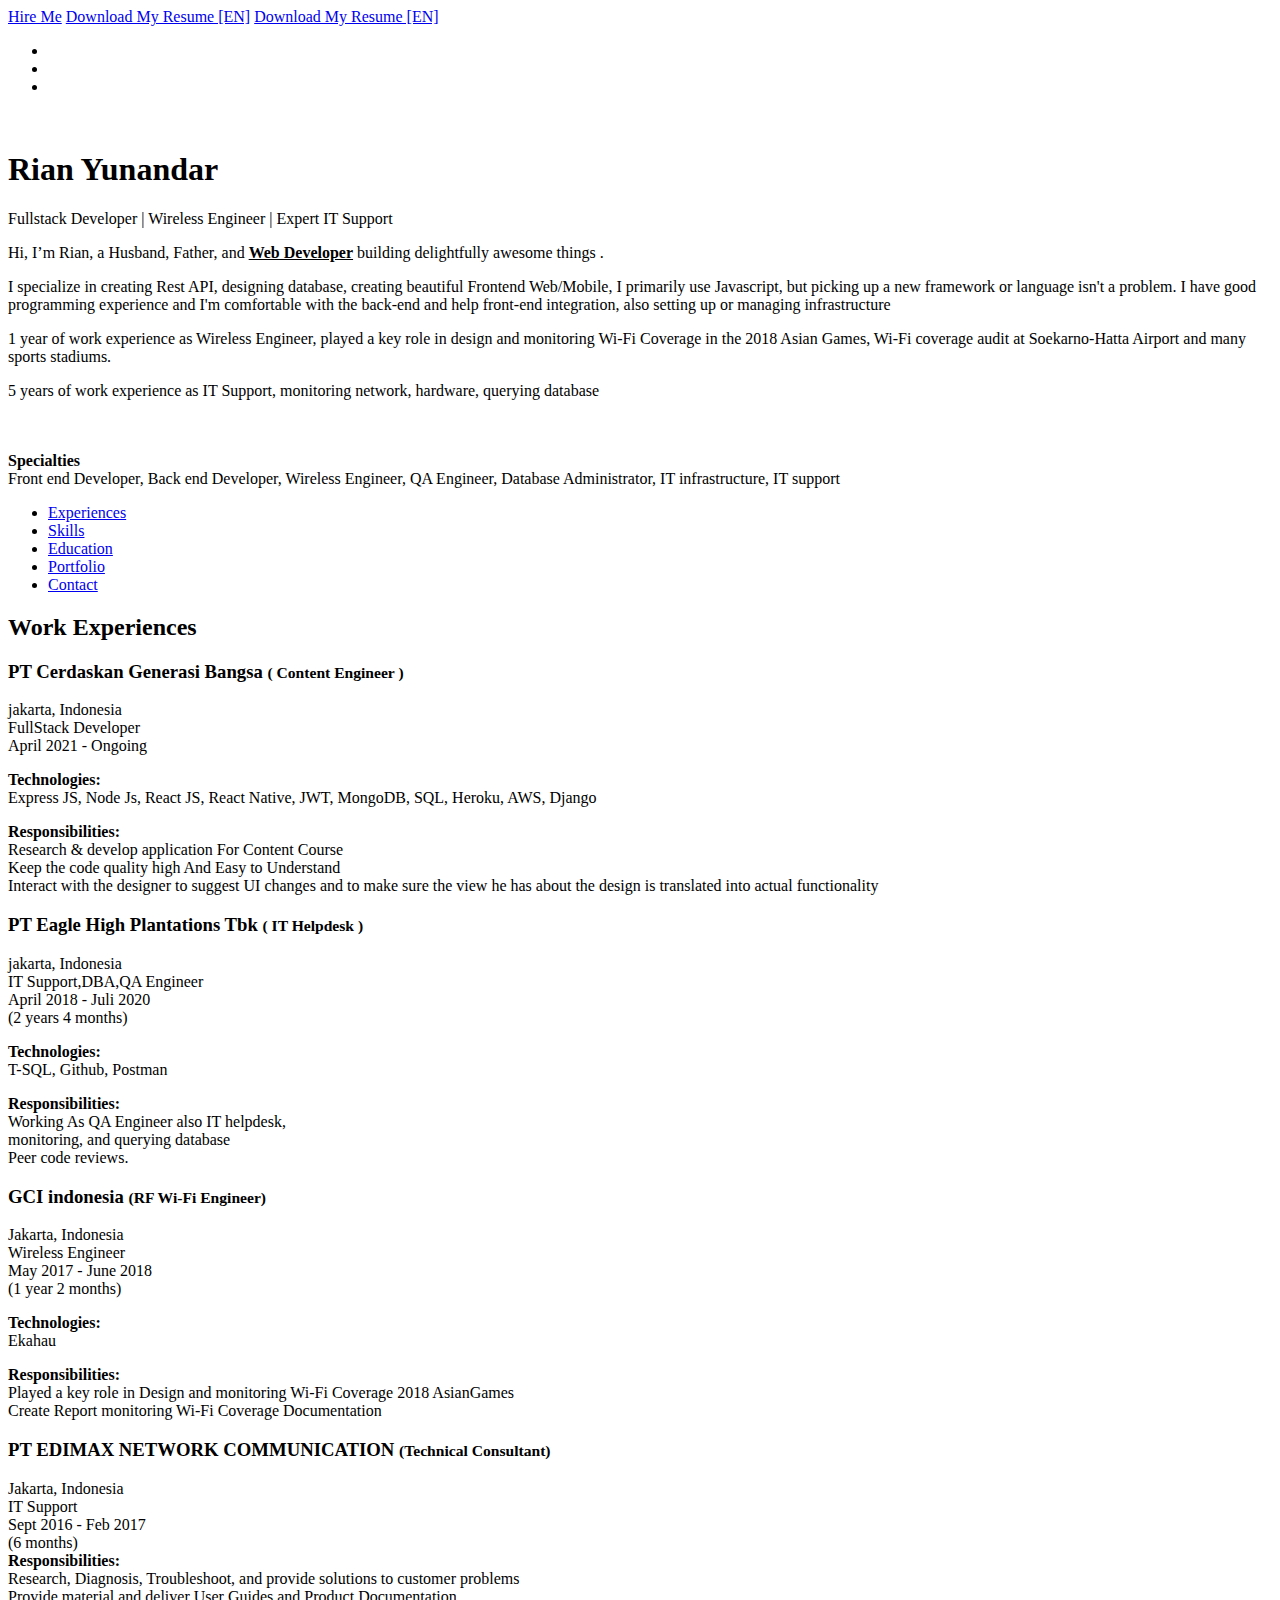
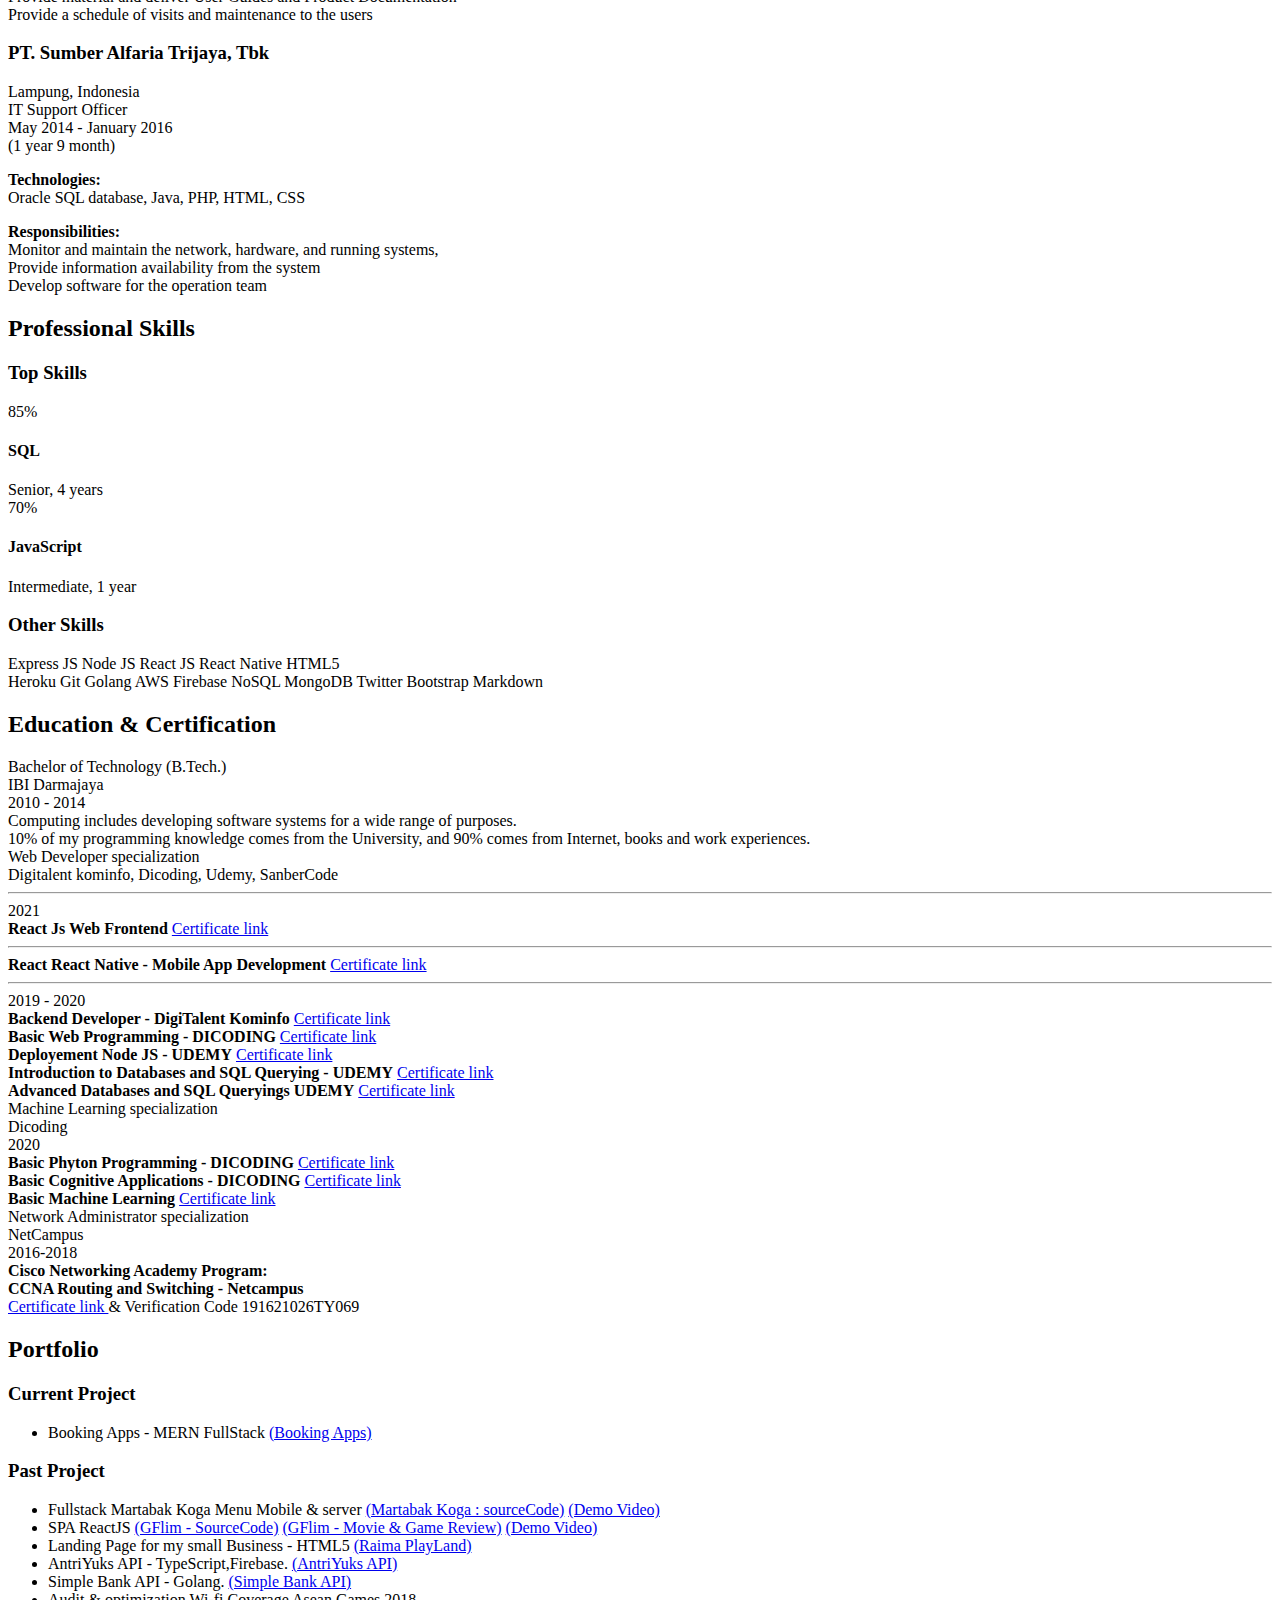
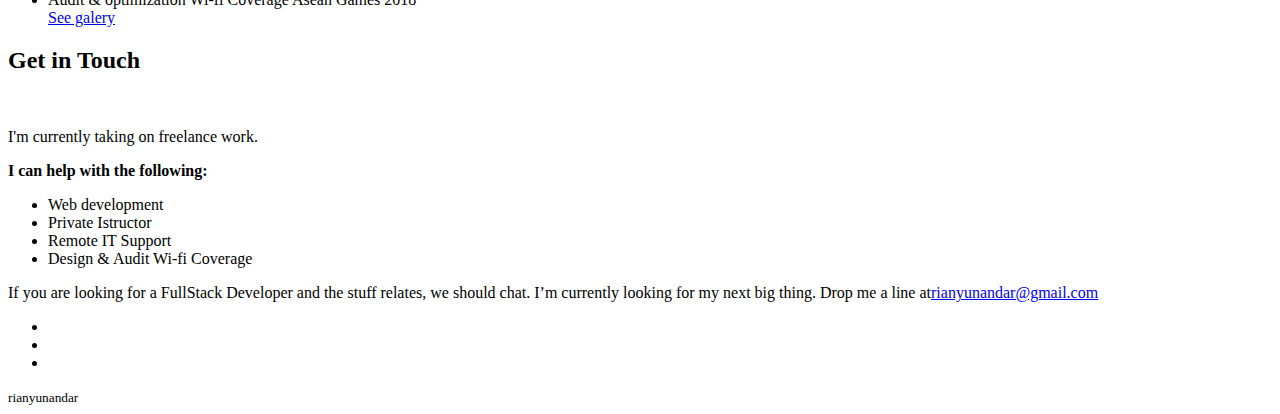
==== index.html @ 5e486548 "Update index.html" ====
<!DOCTYPE html>
<html lang="en">

<head>
    <!-- Meta -->
    <meta charset="utf-8">
    <meta http-equiv="X-UA-Compatible" content="IE=edge">
    <meta name="viewport" content="width=device-width, initial-scale=1.0">

    <title>Rian Yunandar | Web Developer | Wireless Engineer | Expert IT Support </title>
    <meta name="description"
        content="Rian Yunandar, JavaScript / Golang Backend Developer, Machine learning Engineer, Expert IT Support" />
    <meta name="keywords"
        content="Rian Yunandar, Software Engineer, Web Developer, Machine learning Engineer ,  JavaScript, Golang, indonesia" />
    <meta name="author" content="Rian Yunandar" />
    <meta name="topic" content="JavaScript /  Golang Backend Developer">
    <meta name="summary" content="JavaScript /  Golang Backend Developer">
    <meta name="abstract" content="JavaScript /  Golang Backend Developer">
    <meta name="subject" content=" Expert IT Support, JavaScript /  Golang Backend Developer">
    <meta name="language" content="English">
    <meta name="robots" content="index,follow" />
    <meta name="Classification" content="Business">
    <meta name="author" content="Rian Yunandar, rianyunandar@gmail.com">
    <meta name="designer" content="Rian Yunandar">
    <meta name="reply-to" content="rianyunandar@gmail.com">
    <meta name="owner" content="Rian Yunandar">
    <meta name="url" content="https://rianyunandar.github.io/Home/">
    <meta name="identifier-URL" content="https:/rianyunandar.github.io/Home/">
    <meta name="category" content="Portfolio">
    <meta name="coverage" content="Worldwide">
    <meta name="distribution" content="Global">
    <meta name="rating" content="General">
    <meta name="revisit-after" content="7 days">


    <!-- Open Graph data -->
    <meta property="og:title" content="Rian Yunandar Portfolio (Backend Developer | Expert IT Support)" />
    <meta property="og:image" content="images/PP.png" />
    <meta property="og:site_name" content="Rian Yunandar Portfolio" />
    <meta property="og:description" content="The portfolio of the Backend Developer | Expert IT Support." />
    <meta property="og:type" content="website" />
    <meta property="og:url" content="https://rianyunandar.github.io/Home/" />

    <!-- Twitter Card data -->
    <meta name="twitter:card" content="summary">
    <meta name="twitter:title" content="Rian Yunandar Portfolio (Backend Developer | Expert IT Support)">
    <meta name="twitter:description" content="The portfolio of the Backend Developer | Expert IT Support.">
    <meta name="twitter:image" content="images/PP.png" /> <!-- image must be at least 120x120px -->


    <!-- Schema.org markup for Google+ -->
    <meta itemprop="name" content="Rian Yunandar Portfolio (Backend Developer | Expert IT Support)" />
    <meta itemprop="description" content="The portfolio of the Backend Developer | Expert IT Support Rian Yunandar." />
    <meta itemprop="image" content="images/PP.png" />


    <link
        href='https://fonts.googleapis.com/css?family=Roboto:400,500,400italic,300italic,300,500italic,700,700italic,900,900italic'
        rel='stylesheet' type='text/css'>
    <!-- Global CSS -->
    <link rel="stylesheet" href="Public/css/bootstrap.min.css">
    <!-- Plugins CSS -->
    <link rel="stylesheet" href="Public/css/font-awesome.css">

    <!-- Theme CSS -->
    <link id="theme-style" rel="stylesheet" href="Public/css/styles.css">
    <!-- HTML5 shim and Respond.js for IE8 support of HTML5 elements and media queries -->
    <!--[if lt IE 9]>
    <script src="https://oss.maxcdn.com/html5shiv/3.7.2/html5shiv.min.js"></script>
    <script src="https://oss.maxcdn.com/respond/1.4.2/respond.min.js"></script>
    <![endif]-->


</head>

<body>

    <header class="header">
        <div class="top-bar container-fluid">
            <div class="actions">
                <a class="btn d-none d-md-inline-block" href="mailto:rianyunandar@gmail.com"><i
                        class="fa fa-paper-plane" aria-hidden="true"></i> Hire
                    Me</a>
                <a class="btn" href="https://github.com/rianyunandar/Home/blob/master/Public/images/RianYunandarResume%20(1).pdf"><i
                        class="fa fa-download" aria-hidden="true"></i> Download My Resume [EN]</a>
                  <a class="btn" href="https://github.com/rianyunandar/Home/blob/master/Public/images/RianYunandarResume%20(2).pdf"><i
                        class="fa fa-download" aria-hidden="true"></i> Download My Resume [EN]</a>
            </div>
            <!--//actions-->
            <ul class="social list-inline">
                <li class="list-inline-item"><a href="https://www.linkedin.com/in/rianyunandar/"><i
                            class="fa fa-linkedin" aria-hidden="true"></i></a>
                </li>
                <li class="list-inline-item"><a href="https://twitter.com/rianyunandar"><i class="fa fa-twitter"
                            aria-hidden="true"></i></a></li>
                <li class="list-inline-item"><a href="https://github.com/rianyunandar"><i class="fa fa-github-alt"
                            aria-hidden="true"></i></a></li>
            </ul>
            <!--//social-->
        </div>
        <!--//top-bar-->

        <div class="intro">
            <div class="container text-center">
                <img class="profile-image" src="Public/images/Profile.png" alt="">
                <h1 class="name">Rian Yunandar</h1>
                <div class="title">Fullstack Developer | Wireless Engineer | Expert IT Support</div>
                <div class="profile">
                    <p>
                        Hi, I’m Rian, a Husband, Father, and <strong><u>Web Developer</u></strong> building delightfully
                        awesome things .
                    </p>

                    <p>
                        I specialize in creating Rest API, designing database, creating beautiful Frontend Web/Mobile,
                        I primarily use Javascript, but picking up a new framework or language isn't a problem. I have
                        good programming experience and I'm comfortable with the back-end and help front-end
                        integration, also setting up or managing infrastructure

                    </p>
                    <p>
                        1 year of work experience as Wireless Engineer, played a key role in design and monitoring
                        Wi-Fi Coverage in the 2018 Asian Games, Wi-Fi coverage audit at Soekarno-Hatta Airport and many
                        sports stadiums.

                    </p>

                    <p>
                        5 years of work experience as IT Support, monitoring network, hardware, querying database
                    </p>

                    <br><br><b>Specialties</b><br> Front end Developer, Back end Developer, Wireless Engineer, QA
                    Engineer, Database
                    Administrator, IT infrastructure, IT support
                    </p>
                </div>
                <!--//profile-->
            </div>
            <!--//container-->
        </div>
        <!--//intro-->

        <div class="page-nav-space-holder d-none d-md-block">
            <div id="page-nav-wrapper" class="page-nav-wrapper text-center">
                <div class="container">
                    <ul id="page-nav" class="nav page-nav list-inline">
                        <li class="nav-item"><a class="scrollto nav-link" href="#experiences-section">Experiences</a>
                        </li>
                        <li class="nav-item"><a class="scrollto nav-link" href="#skills-section">Skills</a></li>
                        <li class="nav-item"><a class="scrollto nav-link" href="#education-section">Education</a></li>

                        <li class="nav-item"><a class="scrollto nav-link" href="#portfolio-section">Portfolio</a></li>
                        <li class="nav-item"><a class="scrollto nav-link" href="#contact-section">Contact</a></li>
                    </ul>
                    <!--//page-nav-->
                </div>
            </div>
            <!--//page-nav-wrapper-->
        </div>

    </header>
    <!--//header-->

    <div class="wrapper container">


        <section id="experiences-section" class="experiences-section section">
            <h2 class="section-title">Work Experiences</h2>
            <div class="timeline">
                <!--Kayak-->
                <div class="item">
                    <div class="work-place">
                        <h3 class="place">PT Cerdaskan Generasi Bangsa
                            <small>( Content Engineer )</small>
                        </h3>
                        <div class="location"><i class="fa fa-map-marker" aria-hidden="true"></i>jakarta, Indonesia
                        </div>
                    </div>
                    <div class="job-meta">
                        <div class="title">FullStack Developer</div>
                        <div class="time">April 2021 - Ongoing <br></div>
                    </div>
                    <!--//job-meta-->
                    <div class="job-desc">
                        <p><b>Technologies:</b><br />
                            Express JS, Node Js, React JS, React Native, JWT, MongoDB, SQL, Heroku, AWS, Django
                        </p>
                        <p>
                            <b>Responsibilities:</b><br />
                            Research & develop application For Content Course<br/>
                            Keep the code quality high And Easy to Understand<br />
                            Interact with the designer to suggest UI  changes and to make sure the view he has about the design is translated into actual functionality<br />

                        </p>
                    </div>
                    <!--//job-desc-->
                </div>
                <!--//Kayak-->
                <!--Kayak-->
                <div class="item">
                    <div class="work-place">
                        <h3 class="place">PT Eagle High Plantations Tbk
                            <small>( IT Helpdesk )</small>
                        </h3>
                        <div class="location"><i class="fa fa-map-marker" aria-hidden="true"></i>jakarta, Indonesia
                        </div>
                    </div>
                    <div class="job-meta">
                        <div class="title">IT Support,DBA,QA Engineer</div>
                        <div class="time">April 2018 - Juli 2020 <br>(2 years 4 months)</div>
                    </div>
                    <!--//job-meta-->
                    <div class="job-desc">
                        <p><b>Technologies:</b><br />
                            T-SQL, Github, Postman</p>
                        <p>
                            <b>Responsibilities:</b><br />
                            Working As QA Engineer also IT helpdesk,<br>
                            monitoring, and querying database <br>
                            Peer code reviews.<br>

                        </p>
                    </div>
                    <!--//job-desc-->
                </div>
                <!--//Kayak-->

                <!--Lola -->
                <div class="item">
                    <div class="work-place">
                        <h3 class="place">GCI indonesia
                            <small>(RF Wi-Fi Engineer)</small>
                        </h3>
                        <div class="location"><i class="fa fa-map-marker" aria-hidden="true"></i>Jakarta, Indonesia
                        </div>
                    </div>
                    <div class="job-meta">
                        <div class="title">Wireless Engineer</div>
                        <div class="time">May 2017 - June 2018 <br>(1 year 2 months)</div>
                    </div>
                    <!--//job-meta-->
                    <div class="job-desc">
                        <p><b>Technologies:</b><br />
                            Ekahau</p>

                        <p>
                            <b>Responsibilities:</b><br />
                            Played a key role in Design and monitoring Wi-Fi Coverage 2018 AsianGames<br>
                            Create Report monitoring Wi-Fi Coverage Documentation <br>
                        </p>
                    </div>
                    <!--//job-desc-->
                </div>
                <!--//lola-->

                <div class="item">
                    <div class="work-place">
                        <h3 class="place">PT EDIMAX NETWORK COMMUNICATION
                            <small>(Technical Consultant)</small>
                        </h3>
                        <div class="location"><i class="fa fa-map-marker" aria-hidden="true"></i>Jakarta, Indonesia
                        </div>
                    </div>
                    <div class="job-meta">
                        <div class="title">IT Support</div>
                        <div class="time">Sept 2016 - Feb 2017 <br>(6 months)</div>
                    </div>
                    <!--//job-meta-->
                    <div class="job-desc">

                        <b>Responsibilities:</b><br />
                        Research, Diagnosis, Troubleshoot, and provide solutions to customer problems<br>
                        Provide material and deliver User Guides and Product Documentation<br>
                        Provide a schedule of visits and maintenance to the users
                        </p>
                    </div>
                    <!--//job-desc-->
                </div>
                <!--//item-->

                <div class="item">
                    <div class="work-place">
                        <h3 class="place">PT. Sumber Alfaria Trijaya, Tbk</h3>
                        <div class="location"><i class="fa fa-map-marker" aria-hidden="true"></i>Lampung, Indonesia
                        </div>
                    </div>
                    <div class="job-meta">
                        <div class="title">IT Support Officer</div>
                        <div class="time">May 2014 - January 2016 <br> (1 year 9 month)</div>
                    </div>
                    <!--//job-meta-->
                    <div class="job-desc">
                        <p><b>Technologies:</b><br />
                            Oracle SQL database, Java, PHP, HTML, CSS</p>
                        <p>
                            <b>Responsibilities:</b><br />
                            Monitor and maintain the network, hardware, and running systems, <br>
                            Provide information availability from the system<br>
                            Develop software for the operation team
                        </p>
                    </div>
                    <!--//job-desc-->
                </div>
                <!--//item-->



            </div>
            <!--//timeline-->

        </section>
        <!--//section-->

        <section id="skills-section" class="skills-section section text-center">
            <h2 class="section-title">Professional Skills</h2>
            <div class="top-skills">
                <h3 class="subtitle">Top Skills</h3>
                <div class="row">
                    <div class="item col-12 col-md-6">
                        <div class="item-inner">
                            <div class="chart-easy-pie text-center">
                                <div class="chart-theme-1 chart" data-percent="85"><span>85</span>%</div>
                            </div>
                            <h4 class="skill-name">SQL</h4>
                            <div class="level">Senior, 4 years</div>
                            <div class="desc">

                            </div>
                        </div>
                        <!--//item-inner-->
                    </div>
                    <!--//item-->
                    <div class="item col-12 col-md-6">
                        <div class="item-inner">
                            <div class="chart-easy-pie text-center">
                                <div class="chart-theme-1 chart" data-percent="70"><span>70</span>%</div>
                            </div>
                            <h4 class="skill-name">JavaScript</h4>
                            <div class="level">Intermediate, 1 year</div>
                            <div class="desc">
                            </div>
                        </div>
                        <!--//item-inner-->
                    </div>
                    <!--//item-->

                    <!--//item-->
                </div>
                <!--//row-->
            </div>
            <!--//top-skills-->

            <div class="other-skills">
                <h3 class="subtitle">Other Skills</h3>
                <div class="misc-skills">
                    <span class="skill-tag">Express JS</span>
                    <span class="skill-tag">Node JS</span>
                    <span class="skill-tag">React JS</span>
                    <span class="skill-tag">React Native</span>
                    <span class="skill-tag">HTML5 </span>
                    <br>
                    <span class="skill-tag">Heroku</span>
                    <span class="skill-tag">Git</span>
                    <span class="skill-tag">Golang</span>
                    <span class="skill-tag">AWS</span>
                    <span class="skill-tag">Firebase</span>
                    <span class="skill-tag">NoSQL</span>
                    <span class="skill-tag">MongoDB</span>
                    <span class="skill-tag">Twitter Bootstrap</span>
                    <span class="skill-tag">Markdown</span>


                </div>
            </div>
            <!--//other-skills-->

        </section>
        <!--//skills-section-->

        <!--- Education Section --->

        <section id="education-section" class="education-section section">
            <h2 class="section-title">Education & Certification</h2>
            <div class="row">

                <!--item-->
                <div class="item col-12 col-md-6">

                    <div class="item-inner">
                        <div class="title">Bachelor of Technology (B.Tech.)</div>
                        <div class="sub-title">
                            IBI Darmajaya
                        </div>
                        <div class="time">2010 - 2014</div>
                        <div class="desc">
                            Computing includes developing software systems for a wide range of purposes.<br>

                            10% of my programming knowledge comes from the University, and 90% comes from Internet,
                            books
                            and work experiences.
                        </div>
                    </div>

                </div>
                <!--//item-->


                <!--item-->
                <div class="item col-12 col-md-6">

                    <div class="item-inner">
                        <div class="title">Web Developer specialization</div>
                        <div class="sub-title">
                            Digitalent kominfo, Dicoding, Udemy, SanberCode
                            <hr />

                        </div>
                        <!--//education-body-->
                        <div class="time">2021</div>
                        <div class="desc">
                            <b>React Js Web Frontend</b> <a target="_blank"
                                href="https://sanbercode.com/sertifikat/generate/6f13626a-006c-49ea-8d21-71e8c4cb8021">
                                Certificate link
                            </a>
                            <hr />
                            <b>React React Native - Mobile App Development</b> <a target="_blank"
                                href="https://sanbercode.com/sertifikat/generate/bb4faa17-0134-4dd6-a190-d8152dc7bc3d">
                                Certificate link
                            </a>
                            <hr />
                        </div>

                        <div class="time">2019 - 2020</div>
                        <div class="desc">

                            <b>Backend Developer - DigiTalent Kominfo</b> <a target="_blank"
                                href="https://github.com/rianyunandar/Home/blob/c5a68bf5649afff4b23a3160b9a2e31ef93a3ebf/Public/images/Back%20End-Rian-0568281101-1-a.pdf">
                                Certificate link
                            </a>
                            <br />
                            <b>Basic Web Programming - DICODING </b> <a target="_blank"
                                href="https://www.dicoding.com/certificates/N72ZD4MG6XYW">
                                Certificate link
                            </a>
                            <br />
                            <b>Deployement Node JS - UDEMY</b> <a target="_blank"
                                href="https://www.udemy.com/certificate/UC-94730253-852d-488e-b92c-e33cf3a27242/">
                                Certificate link
                            </a>
                            <br />
                            <b>Introduction to Databases and SQL Querying - UDEMY</b> <a target="_blank"
                                href="https://www.udemy.com/certificate/UC-6fb91385-b2f9-4898-b37b-eb5d3aee7b6d/">
                                Certificate link
                            </a>
                            <br />
                            <b>Advanced Databases and SQL Queryings UDEMY</b> <a target="_blank"
                                href="https://www.udemy.com/certificate/UC-0a148d91-9fc7-49fe-91ed-6c53e532098a/">
                                Certificate link
                            </a>
                            <br />


                        </div>
                    </div>

                    <div class="item-inner">
                        <div class="title">Machine Learning specialization</div>
                        <div class="sub-title">
                            Dicoding
                        </div>
                        <!--//education-body-->
                        <div class="time">2020</div>
                        <div class="desc">
                            <b>Basic Phyton Programming - DICODING </b> <a target="_blank"
                                href="https://www.dicoding.com/certificates/JMZVM2NENZN9">
                                Certificate link
                            </a>
                            <br />
                            <b>Basic Cognitive Applications - DICODING</b> <a target="_blank"
                                href="https://www.dicoding.com/certificates/MEPJ5K34JP3V">
                                Certificate link
                            </a>
                            <br />
                            <b>Basic Machine Learning</b> <a target="_blank"
                                href="https://www.dicoding.com/certificates/QLZ98R5L9X5D">
                                Certificate link
                            </a>
                        </div>
                    </div>
                    <div class="item-inner">
                        <div class="title">Network Administrator specialization</div>
                        <div class="sub-title">
                            NetCampus
                        </div>
                        <!--//education-body-->
                        <div class="time">2016-2018</div>
                        <div class="desc">
                            <b>Cisco Networking Academy Program:
                                <br>CCNA Routing and Switching - Netcampus </b> <br><a target="_blank"
                                href="https://www.netcampus.co.id/verifikasi/">
                                Certificate link
                            </a> & Verification Code 191621026TY069

                        </div>
                    </div>
                </div>
                <!--//item-->

            </div>
            <!--//row-->
        </section>
        <!--//section-->
        <!---End Education Section --->




        <!-- Portfolio Section start here -->

        <section id="portfolio-section" class="book-section section">
            <h2 class="section-title">Portfolio</h2>
            <div class="row">

                <!--item-->
                <div class="item col-12 col-md-6">
                    <div class="item-inner">

                        <h3 class="category">Current Project</h3>
                        <ul>
                            <li>
                                Booking Apps - MERN FullStack
                                <a href="https://niomic-bookingapps.netlify.app/" target="_blank">(Booking Apps)</a>
                            </li>
                        </ul>
                    </div>
                    <!--//item-inner-->
                </div>
                <!--//item-->


                <!--item-->
                <div class="item col-12 col-md-6">
                    <div class="item-inner">

                        <h3 class="category">Past Project</h3>
                        <ul>
                            <li>
                                Fullstack Martabak Koga Menu Mobile & server
                                <a href="https://github.com/rianyunandar/KogaApps/tree/mobileApps"
                                    target="_blank">(Martabak Koga : sourceCode)</a>
                                <a href="https://youtu.be/rYvp7p5IG1E" target="_blank">(Demo Video)</a>
                            </li>
                            <li>
                                SPA ReactJS
                                <a href="https://github.com/rianyunandar/GFILM-ReactJS" target="_blank">(GFlim -
                                    SourceCode)</a>
                                <a href="https://gfilm.netlify.app/" target="_blank">(GFlim - Movie & Game Review)</a>
                                <a href="https://youtu.be/HfavCZBx2J8" target="_blank">(Demo Video)</a>
                            </li>
                            <li>
                                Landing Page for my small Business - HTML5
                                <a href="https://rianyunandar.github.io/RaimaPlayLand/" target="_blank">(Raima
                                    PlayLand)</a>

                            </li>
                            <li>
                                AntriYuks API - TypeScript,Firebase.
                                <a href="https://github.com/rianyunandar/Antri-Yuks-API" target="_blank">(AntriYuks
                                    API)</a>
                            </li>
                            <li>
                                Simple Bank API - Golang.
                                <a href="https://github.com/rianyunandar/SimpleBankGoV2" target="_blank">(Simple Bank
                                    API)</a>
                            </li>
                            <li>
                                Audit & optimization Wi-fi Coverage Asean Games 2018
                                <a href="asiangames.html" target="_blank"> <br> See galery</a>
                            </li>

                    </div>
                    <!--//item-inner-->
                </div>
                <!--//item-->

            </div>
            <!--//row-->
        </section>
        <!--//section-->

        <!-- //Portfolio section here -->


        <!-- Contact us -->
        <section id="contact-section" class="contact-section section">
            <h2 class="section-title">Get in Touch</h2>
            <div class="intro">
                <img class="profile-image" src="Public/images/Profile.png" alt="">
                <div class="dialog">
                    <p>I'm currently taking on freelance work.</p>
                    <p><strong>I can help with the following:</strong></p>
                    <ul class="list-unstyled service-list">
                        <li><i class="fa fa-check" aria-hidden="true"></i> Web development 
                        </li>
                        <li><i class="fa fa-check" aria-hidden="true"></i> Private Istructor 
                        </li>
                        <li><i class="fa fa-check" aria-hidden="true"></i> Remote IT Support </li>
                        <li><i class="fa fa-check" aria-hidden="true"></i> Design & Audit Wi-fi Coverage </li>
                    </ul>
                    <p>If you are looking for a FullStack Developer and the stuff relates, we should chat. I’m currently
                        looking for my next big thing.
                        Drop me a line at<a href="mailto:rianyunandar@gmail.com">rianyunandar@gmail.com</a>
                        <ul class="social list-inline">
                            <li class="list-inline-item"><a href="https://www.linkedin.com/in/rianyunandar/"><i
                                        class="fa fa-linkedin" aria-hidden="true"></i></a>
                            </li>
                            <li class="list-inline-item"><a href="https://twitter.com/rianyunandar"><i
                                        class="fa fa-twitter" aria-hidden="true"></i></a>
                            </li>

                            <li class="list-inline-item"><a href="https://github.com/rianyunandar"><i
                                        class="fa fa-github-alt" aria-hidden="true"></i></a>
                            </li>
                        </ul>
                        <!--//social-->
                </div>
                <!--//diaplog-->
            </div>
            <!--//intro-->

        </section>
        <!--//section-->

    </div>
    <!--//wrapper-->

    <footer class="footer text-center">
        <div class="container">
            <small class="copyright">rianyunandar</small>
        </div>
        <!--//container-->
    </footer>

    <!-- Javascript -->
    <script type="text/javascript" src="Public/js/jquery-3.2.1.min.js"></script>
    <script type="text/javascript" src="Public/js/popper.min.js"></script>
    <script type="text/javascript" src="Public/js/bootstrap.min.js"></script>
    <script type="text/javascript" src="Public/js/back-to-top.js"></script>
    <script type="text/javascript" src="Public/js/jquery.scrollTo.min.js"></script>
    <script type="text/javascript" src="Public/js/jquery.easypiechart.min.js"></script>
    <script type="text/javascript" src="Public/js/imagesloaded.pkgd.min.js"></script>
    <script type="text/javascript" src="Public/js/isotope.pkgd.min.js"></script>
    <!-- Place this tag in your head or just before your close body tag. -->
    <script async defer src="https://buttons.github.io/buttons.js"></script>

    <!-- custom js -->
    <script type="text/javascript" src="Public/js/main.js"></script>


</body>

</html>
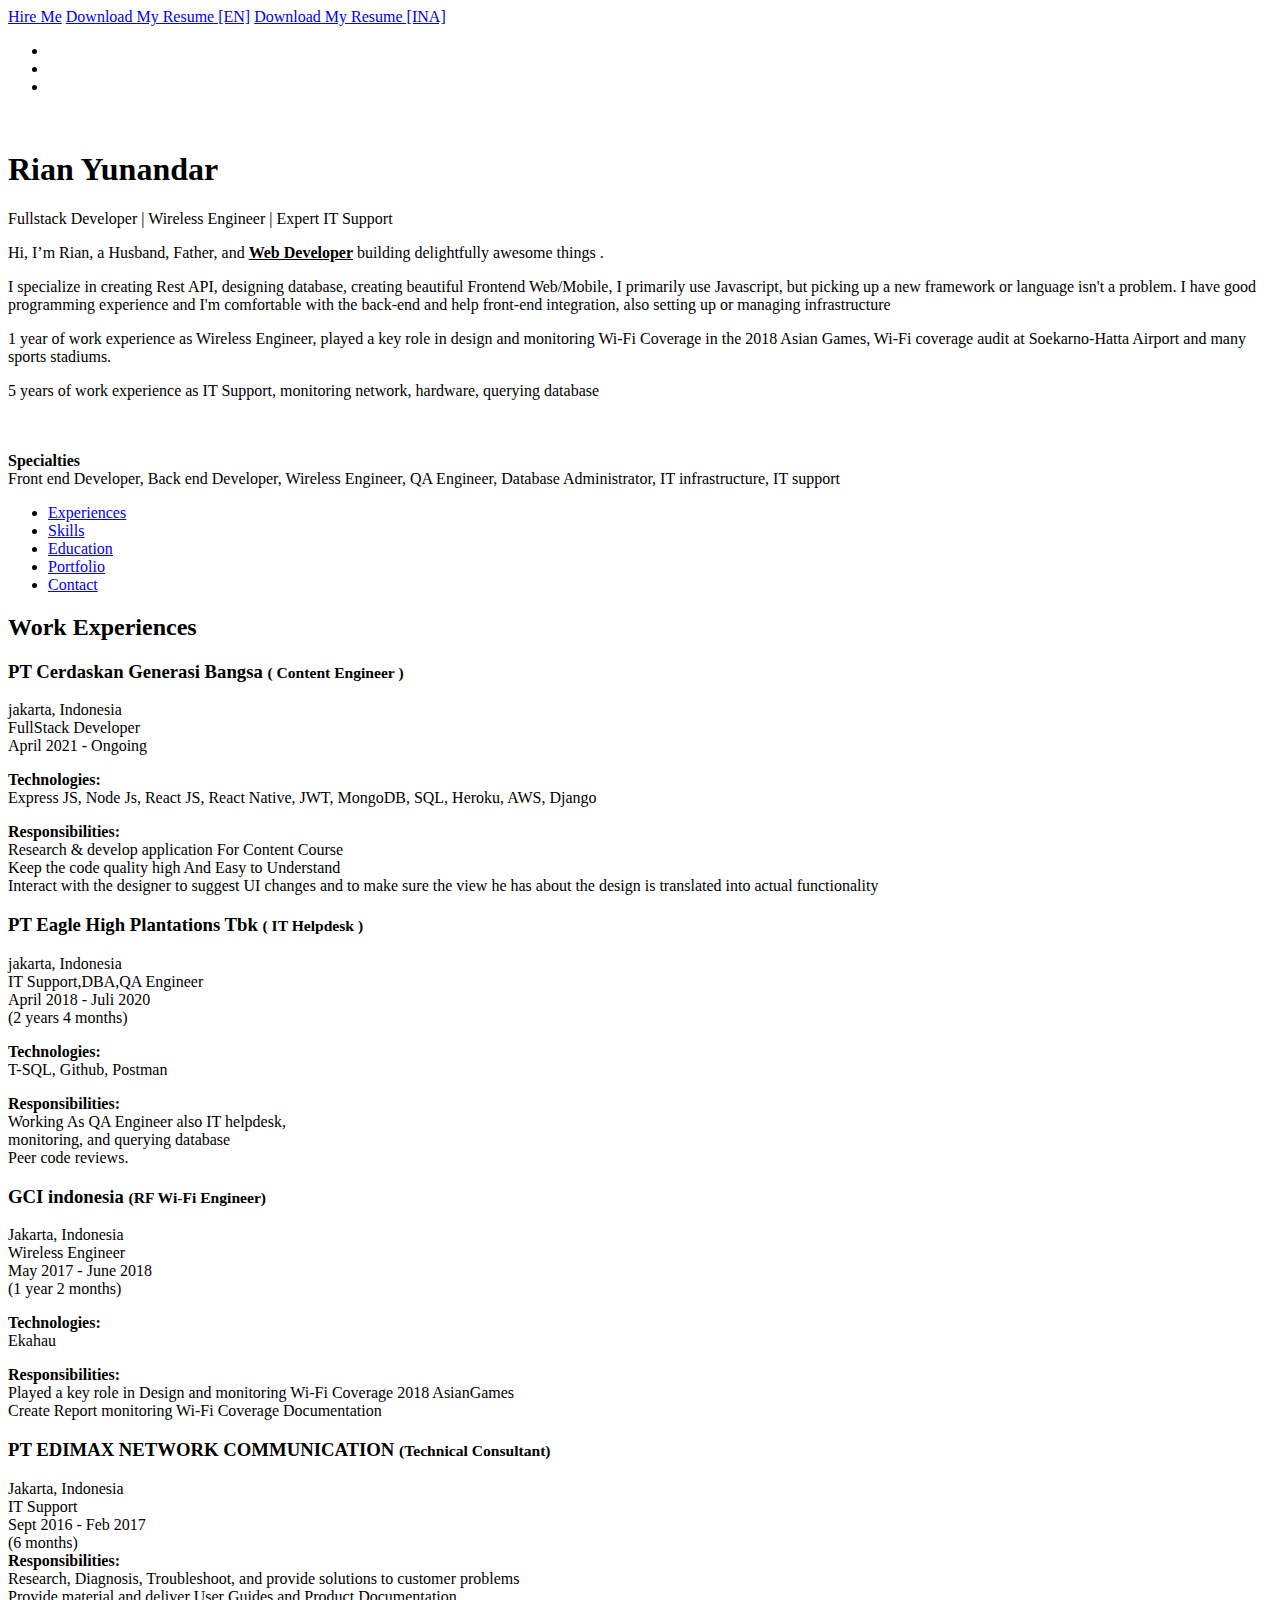
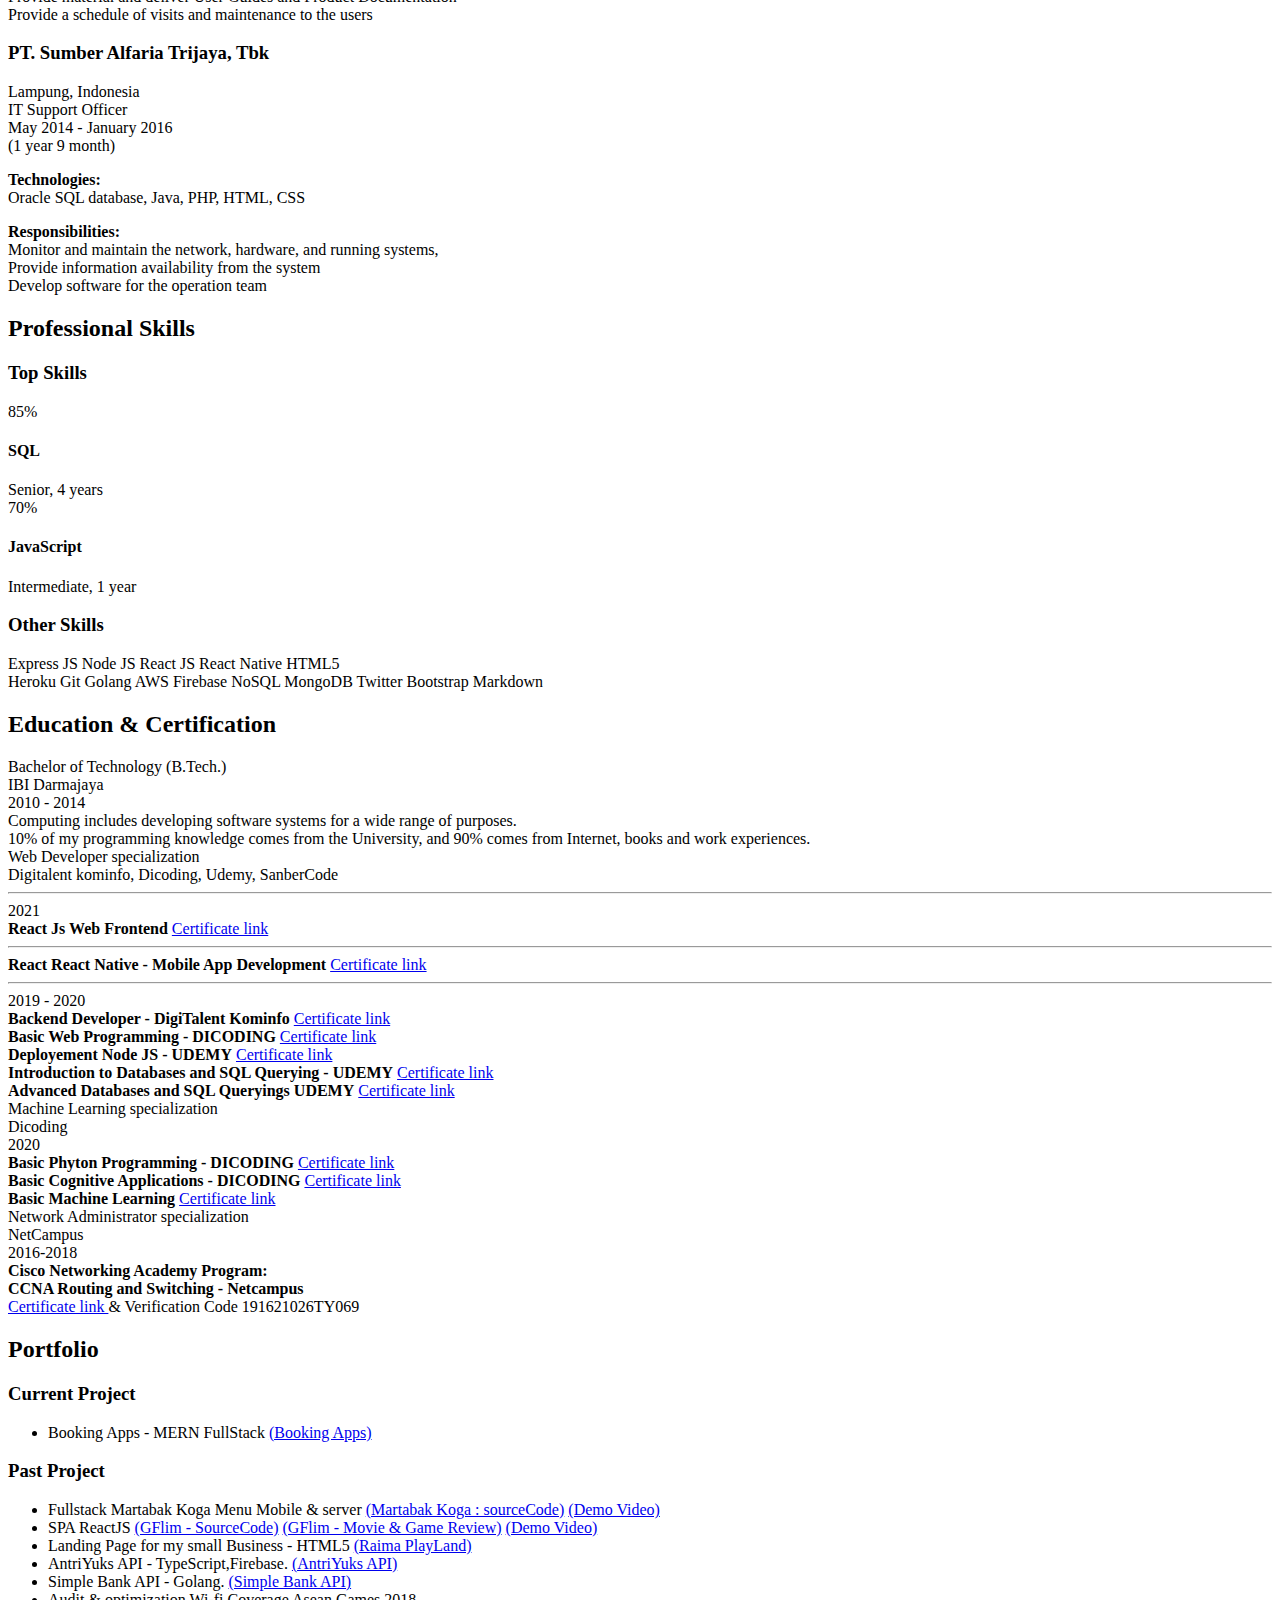
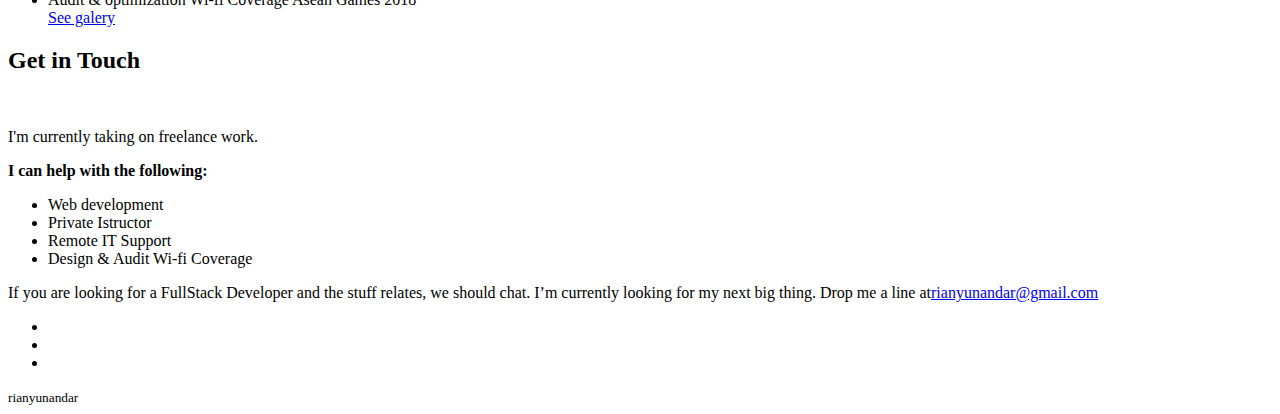
==== commit 45521867: "update" ====
--- a/index.html
+++ b/index.html
@@ -84,7 +84,7 @@
                 <a class="btn" href="https://github.com/rianyunandar/Home/blob/master/Public/images/RianYunandarResume%20(1).pdf"><i
                         class="fa fa-download" aria-hidden="true"></i> Download My Resume [EN]</a>
                   <a class="btn" href="https://github.com/rianyunandar/Home/blob/master/Public/images/RianYunandarResume%20(2).pdf"><i
-                        class="fa fa-download" aria-hidden="true"></i> Download My Resume [EN]</a>
+                        class="fa fa-download" aria-hidden="true"></i> Download My Resume [INA]</a>
             </div>
             <!--//actions-->
             <ul class="social list-inline">
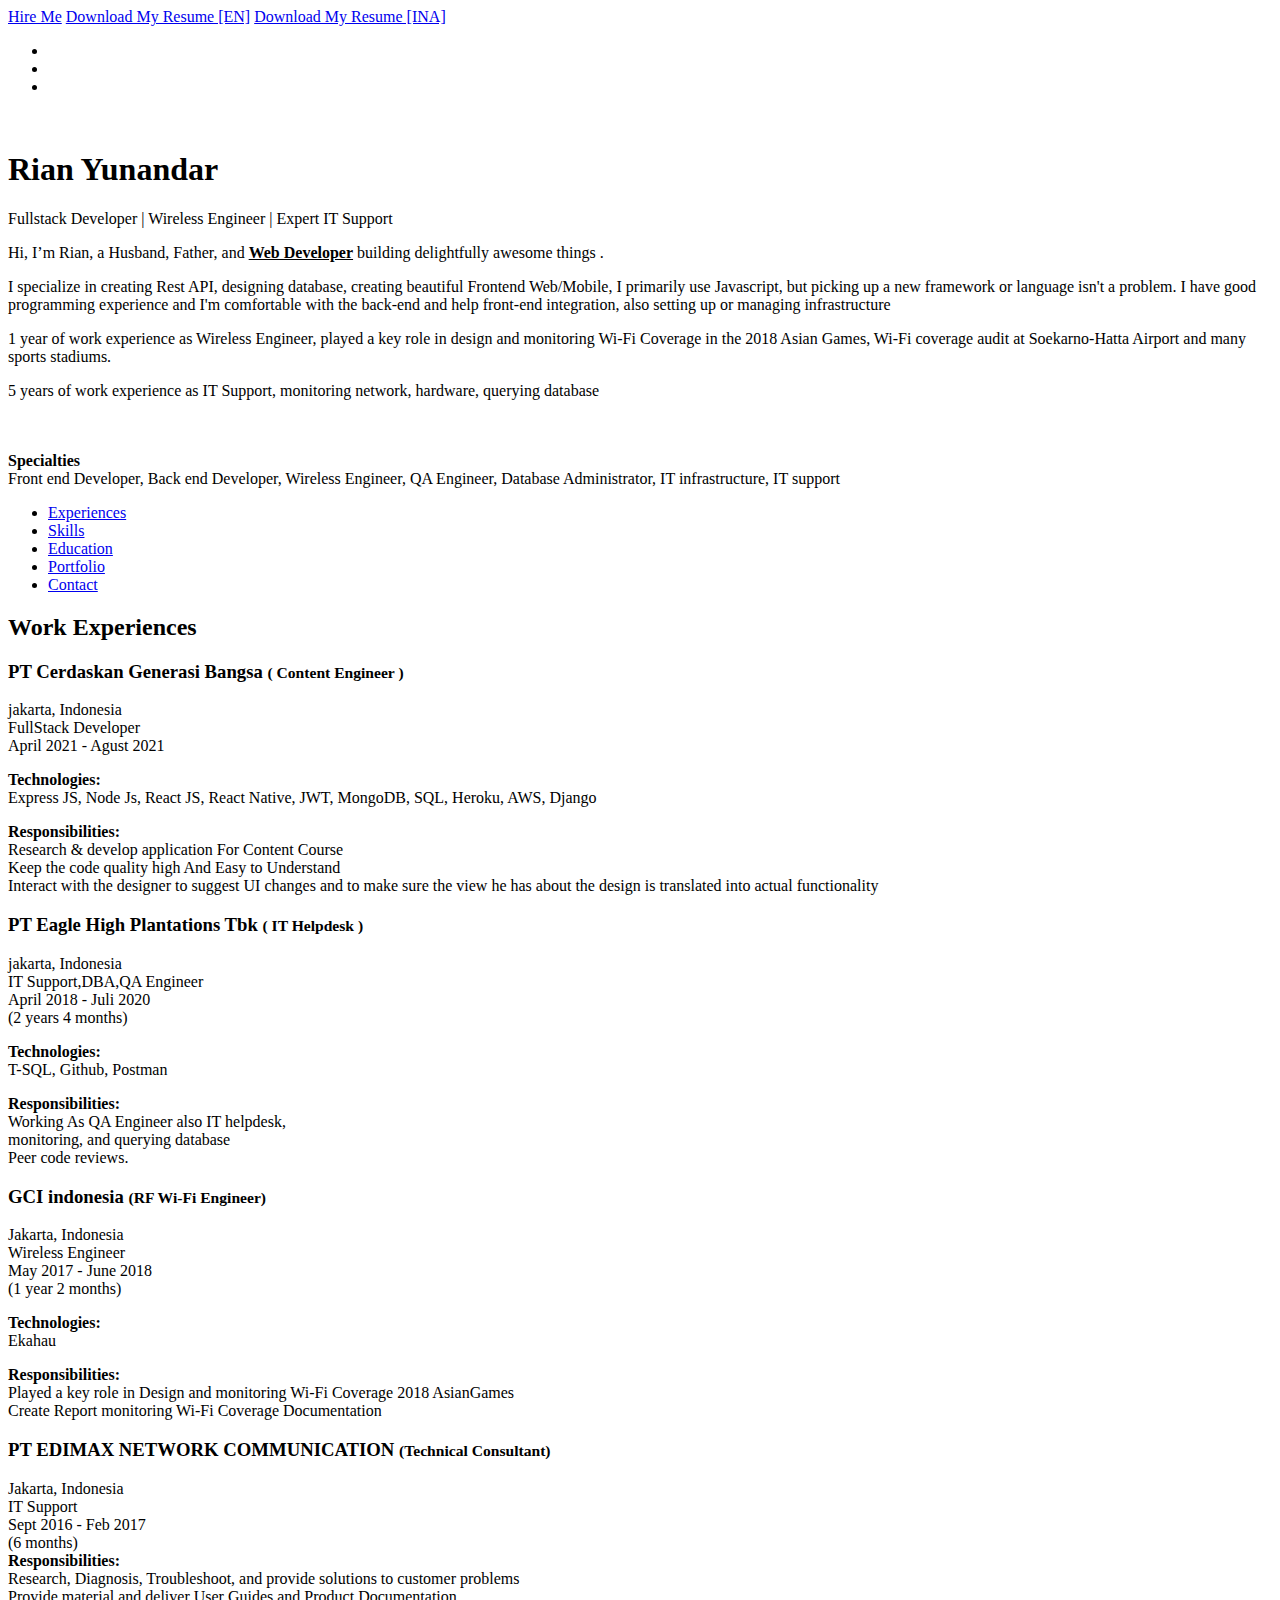
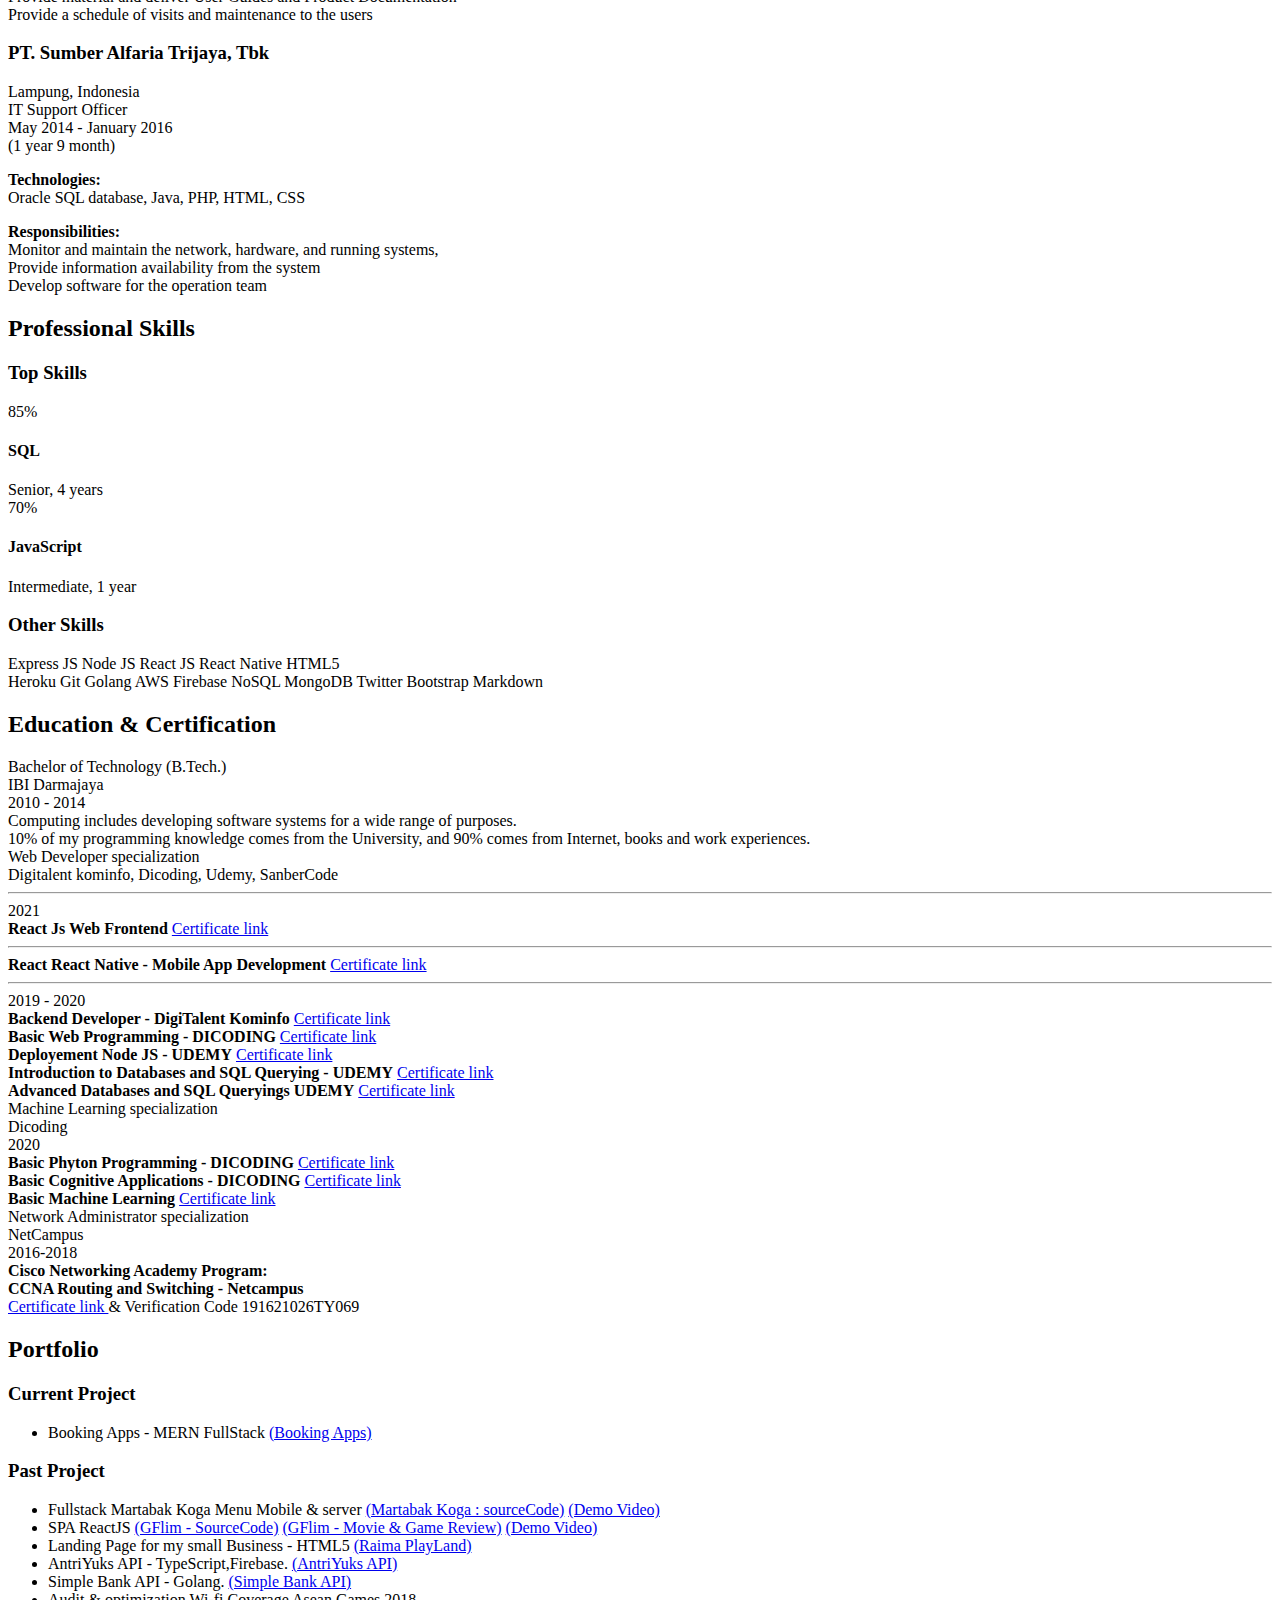
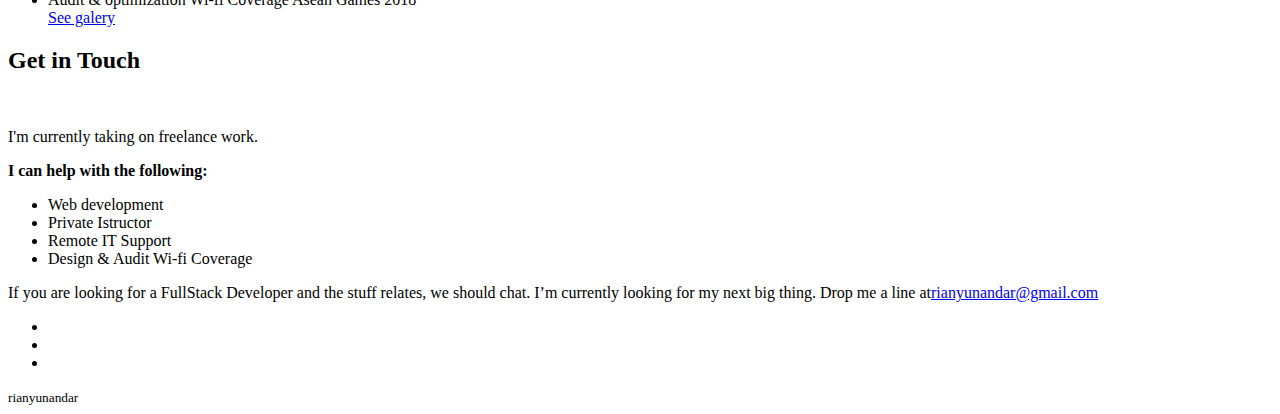
==== commit ecd6b53f: "update CV" ====
--- a/index.html
+++ b/index.html
@@ -178,7 +178,7 @@
                     </div>
                     <div class="job-meta">
                         <div class="title">FullStack Developer</div>
-                        <div class="time">April 2021 - Ongoing <br></div>
+                        <div class="time">April 2021 - Agust 2021 <br></div>
                     </div>
                     <!--//job-meta-->
                     <div class="job-desc">
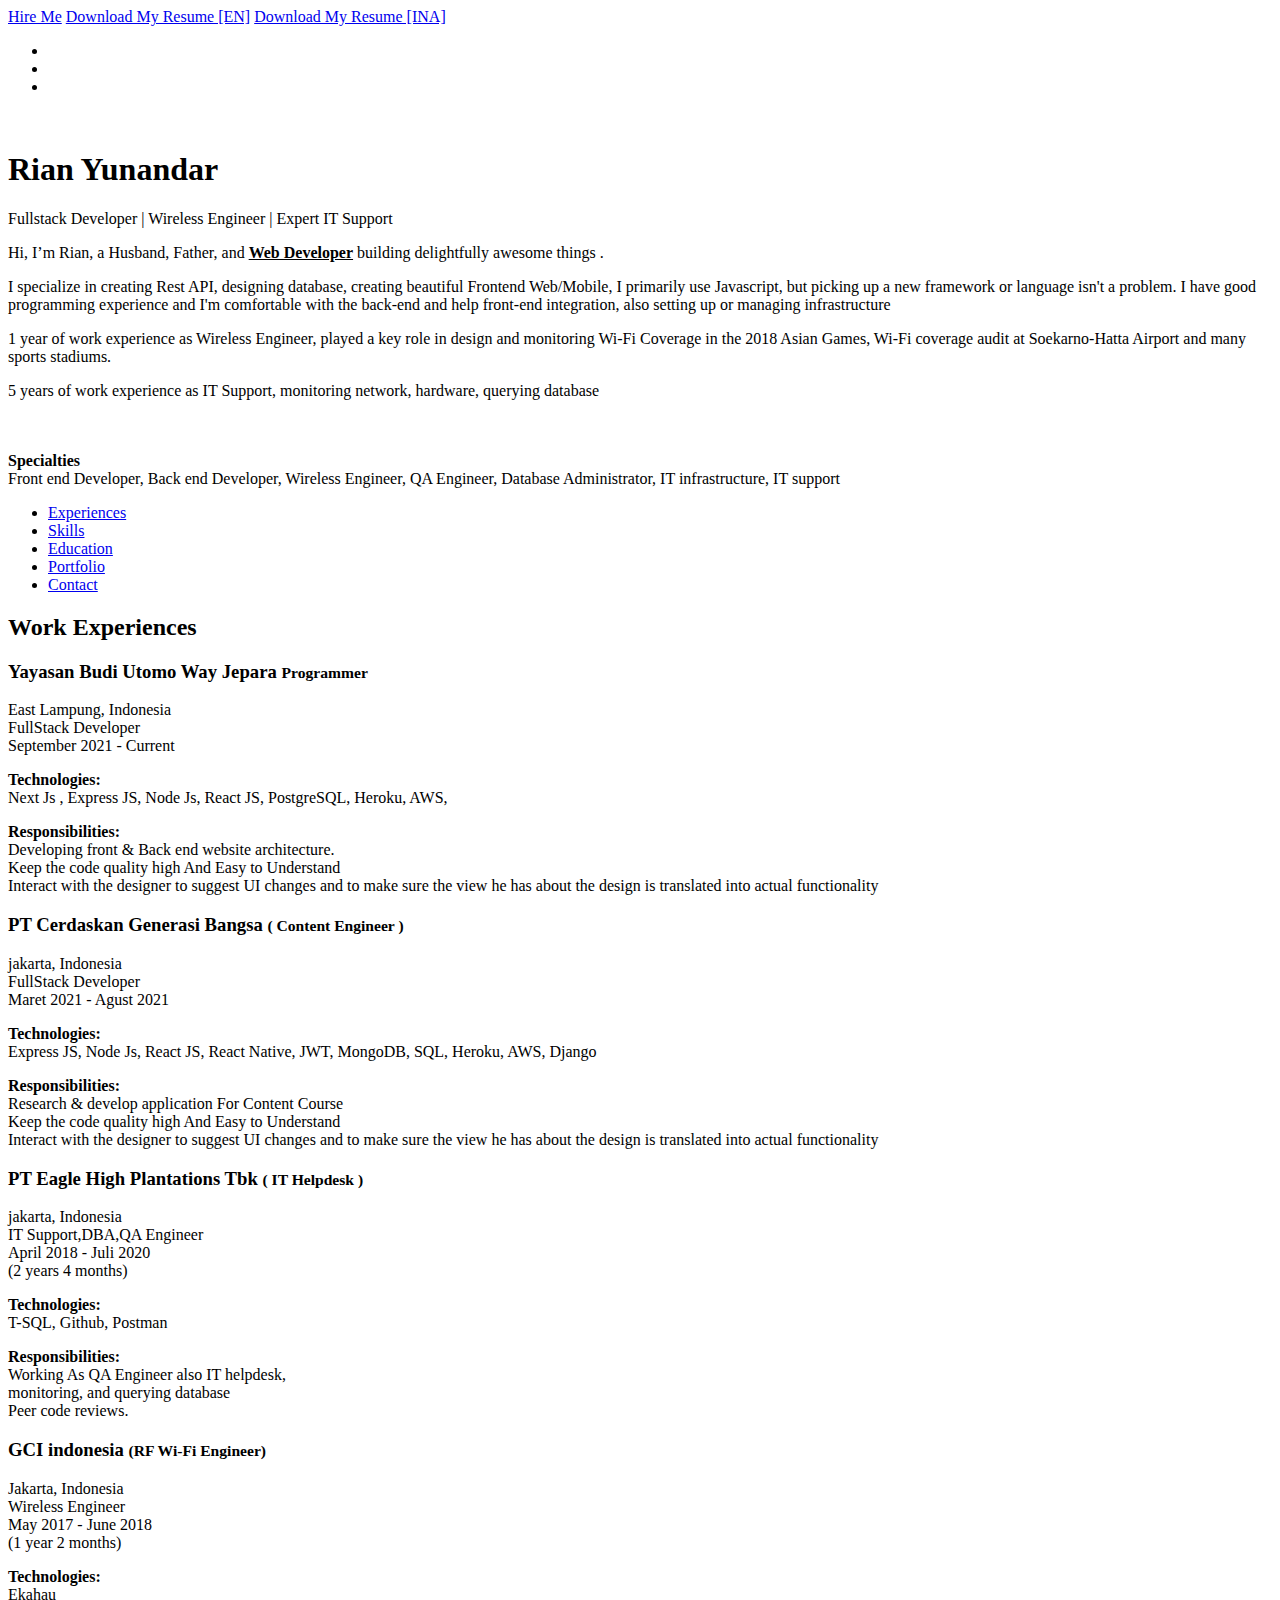
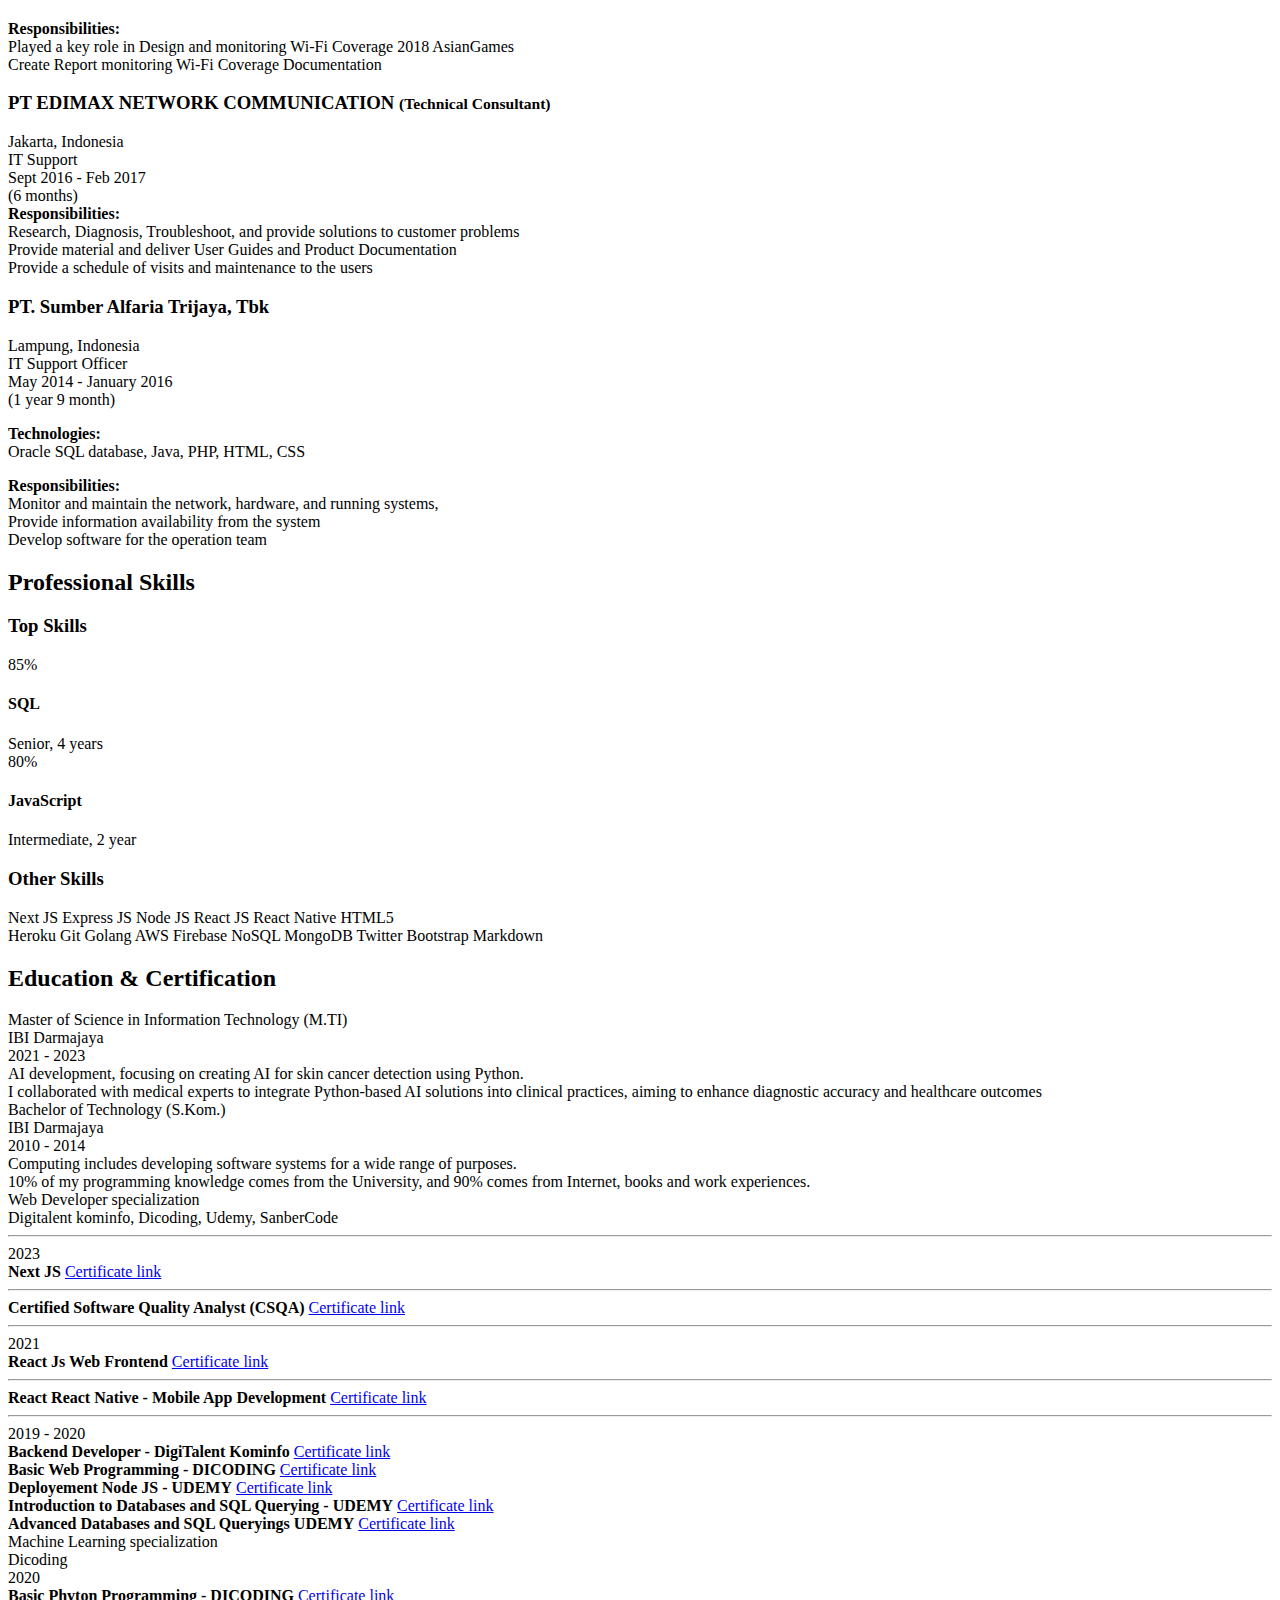
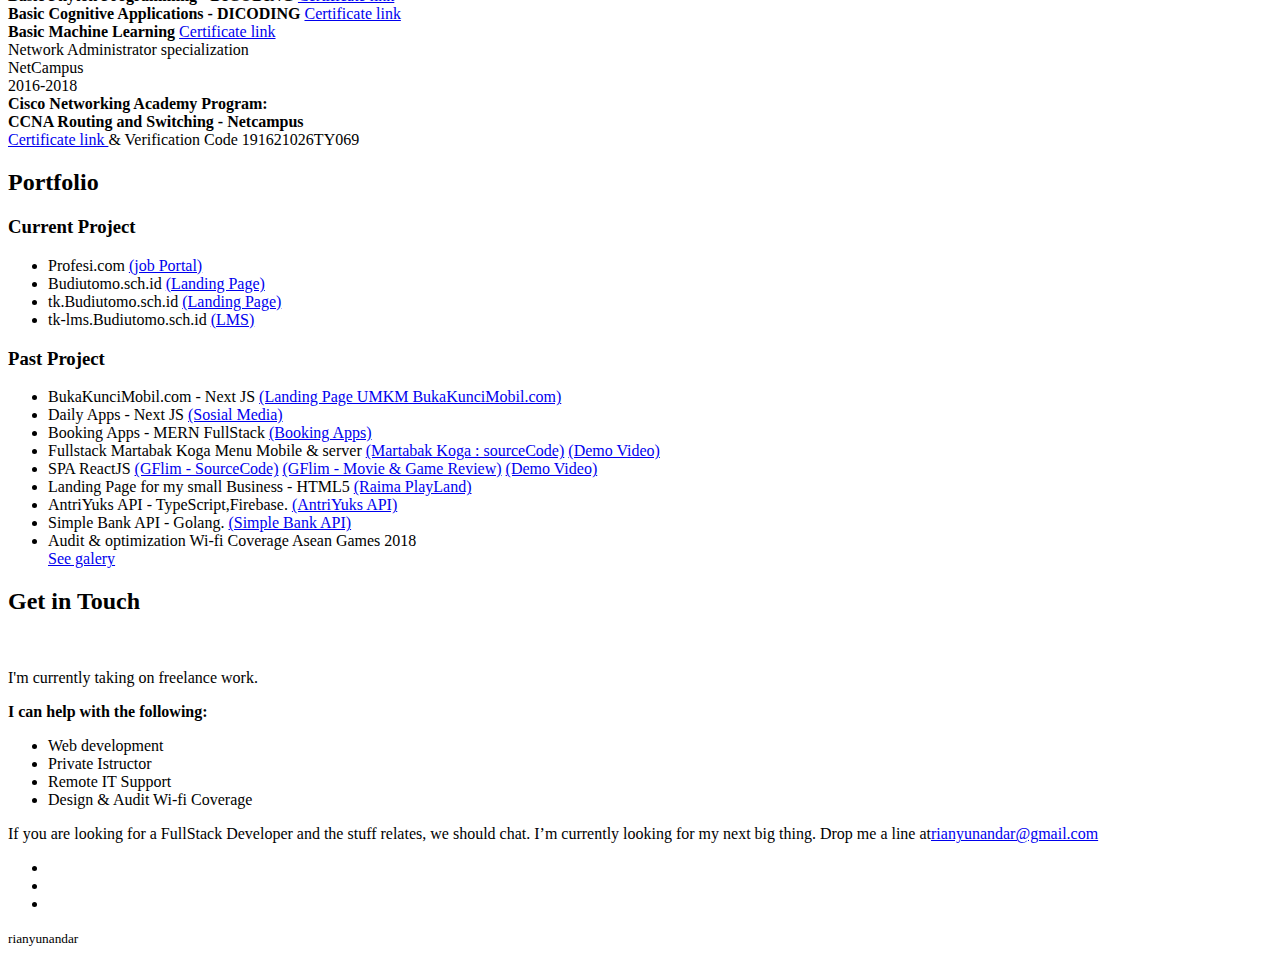
==== commit 47dd0dc7: "update CV 2024" ====
--- a/index.html
+++ b/index.html
@@ -167,6 +167,35 @@
         <section id="experiences-section" class="experiences-section section">
             <h2 class="section-title">Work Experiences</h2>
             <div class="timeline">
+                      <!--Kayak-->
+                      <div class="item">
+                        <div class="work-place">
+                            <h3 class="place">Yayasan Budi Utomo Way Jepara
+                                <small>Programmer</small>
+                            </h3>
+                            <div class="location"><i class="fa fa-map-marker" aria-hidden="true"></i>East Lampung, Indonesia
+                            </div>
+                        </div>
+                        <div class="job-meta">
+                            <div class="title">FullStack Developer</div>
+                            <div class="time">September 2021 - Current <br></div>
+                        </div>
+                        <!--//job-meta-->
+                        <div class="job-desc">
+                            <p><b>Technologies:</b><br />
+                                Next Js , Express JS, Node Js, React JS, PostgreSQL, Heroku, AWS, 
+                            </p>
+                            <p>
+                                <b>Responsibilities:</b><br />
+                                Developing front & Back end website architecture.<br/>
+                                Keep the code quality high And Easy to Understand<br />
+                                Interact with the designer to suggest UI  changes and to make sure the view he has about the design is translated into actual functionality<br />
+    
+                            </p>
+                        </div>
+                        <!--//job-desc-->
+                    </div>
+                    <!--//Kayak-->
                 <!--Kayak-->
                 <div class="item">
                     <div class="work-place">
@@ -178,7 +207,7 @@
                     </div>
                     <div class="job-meta">
                         <div class="title">FullStack Developer</div>
-                        <div class="time">April 2021 - Agust 2021 <br></div>
+                        <div class="time">Maret 2021 - Agust 2021 <br></div>
                     </div>
                     <!--//job-meta-->
                     <div class="job-desc">
@@ -333,10 +362,10 @@
                     <div class="item col-12 col-md-6">
                         <div class="item-inner">
                             <div class="chart-easy-pie text-center">
-                                <div class="chart-theme-1 chart" data-percent="70"><span>70</span>%</div>
+                                <div class="chart-theme-1 chart" data-percent="80"><span>80</span>%</div>
                             </div>
                             <h4 class="skill-name">JavaScript</h4>
-                            <div class="level">Intermediate, 1 year</div>
+                            <div class="level">Intermediate, 2 year</div>
                             <div class="desc">
                             </div>
                         </div>
@@ -353,6 +382,7 @@
             <div class="other-skills">
                 <h3 class="subtitle">Other Skills</h3>
                 <div class="misc-skills">
+                    <span class="skill-tag">Next JS</span>
                     <span class="skill-tag">Express JS</span>
                     <span class="skill-tag">Node JS</span>
                     <span class="skill-tag">React JS</span>
@@ -379,15 +409,30 @@
 
         <!--- Education Section --->
 
-        <section id="education-section" class="education-section section">
+        <section id="education-section" class="education-section section" id="education">
             <h2 class="section-title">Education & Certification</h2>
             <div class="row">
+                  <!--item-->
+                  <div class="item col-12 col-md-6">
+
+                    <div class="item-inner">
+                        <div class="title">Master of Science in Information Technology (M.TI)</div>
+                        <div class="sub-title">
+                            IBI Darmajaya
+                        </div>
+                        <div class="time">2021 - 2023</div>
+                        <div class="desc">
+                            AI development, focusing on creating AI for skin cancer detection using Python. <br> I collaborated with medical experts to integrate Python-based AI solutions into clinical practices, aiming to enhance diagnostic accuracy and healthcare outcomes
+                        </div>
+                    </div>
+                </div>
+                <!--//item-->
 
                 <!--item-->
                 <div class="item col-12 col-md-6">
 
                     <div class="item-inner">
-                        <div class="title">Bachelor of Technology (B.Tech.)</div>
+                        <div class="title">Bachelor of Technology (S.Kom.)</div>
                         <div class="sub-title">
                             IBI Darmajaya
                         </div>
@@ -416,6 +461,19 @@
 
                         </div>
                         <!--//education-body-->
+                        <div class="time">2023</div>
+                        <div class="desc">
+                            <b>Next JS</b> <a target="_blank"
+                                href="https://sanbercode.com/sertifikat/generate/6f13626a-006c-49ea-8d21-71e8c4cb8021">
+                                Certificate link
+                            </a>
+                            <hr />
+                            <b>Certified Software Quality Analyst (CSQA)</b> <a target="_blank"
+                                href="https://sanbercode.com/sertifikat/generate/bb4faa17-0134-4dd6-a190-d8152dc7bc3d">
+                                Certificate link
+                            </a>
+                            <hr />
+                        </div>
                         <div class="time">2021</div>
                         <div class="desc">
                             <b>React Js Web Frontend</b> <a target="_blank"
@@ -528,8 +586,20 @@
                         <h3 class="category">Current Project</h3>
                         <ul>
                             <li>
-                                Booking Apps - MERN FullStack
-                                <a href="https://niomic-bookingapps.netlify.app/" target="_blank">(Booking Apps)</a>
+                                Profesi.com
+                                <a href="https://profesi.com/" target="_blank">(job Portal)</a>
+                            </li>
+                            <li>
+                                Budiutomo.sch.id
+                                <a href="https://budiutomo.sch.id/" target="_blank">(Landing Page)</a>
+                            </li>
+                            <li>
+                                tk.Budiutomo.sch.id
+                                <a href="https://tk.budiutomo.sch.id/" target="_blank">(Landing Page)</a>
+                            </li>
+                            <li>
+                                tk-lms.Budiutomo.sch.id
+                                <a href="https://tk-lms.budiutomo.sch.id/" target="_blank">(LMS)</a>
                             </li>
                         </ul>
                     </div>
@@ -544,6 +614,18 @@
 
                         <h3 class="category">Past Project</h3>
                         <ul>
+                            <li>
+                                BukaKunciMobil.com - Next JS 
+                                <a href="https://www.bukakuncimobil.com/" target="_blank">(Landing Page UMKM BukaKunciMobil.com)</a>
+                            </li>
+                            <li>
+                                Daily Apps - Next JS 
+                                <a href="https://daily-apps.vercel.app/" target="_blank">(Sosial Media)</a>
+                            </li>
+                            <li>
+                                Booking Apps - MERN FullStack
+                                <a href="https://niomic-bookingapps.netlify.app/" target="_blank">(Booking Apps)</a>
+                            </li>
                             <li>
                                 Fullstack Martabak Koga Menu Mobile & server
                                 <a href="https://github.com/rianyunandar/KogaApps/tree/mobileApps"
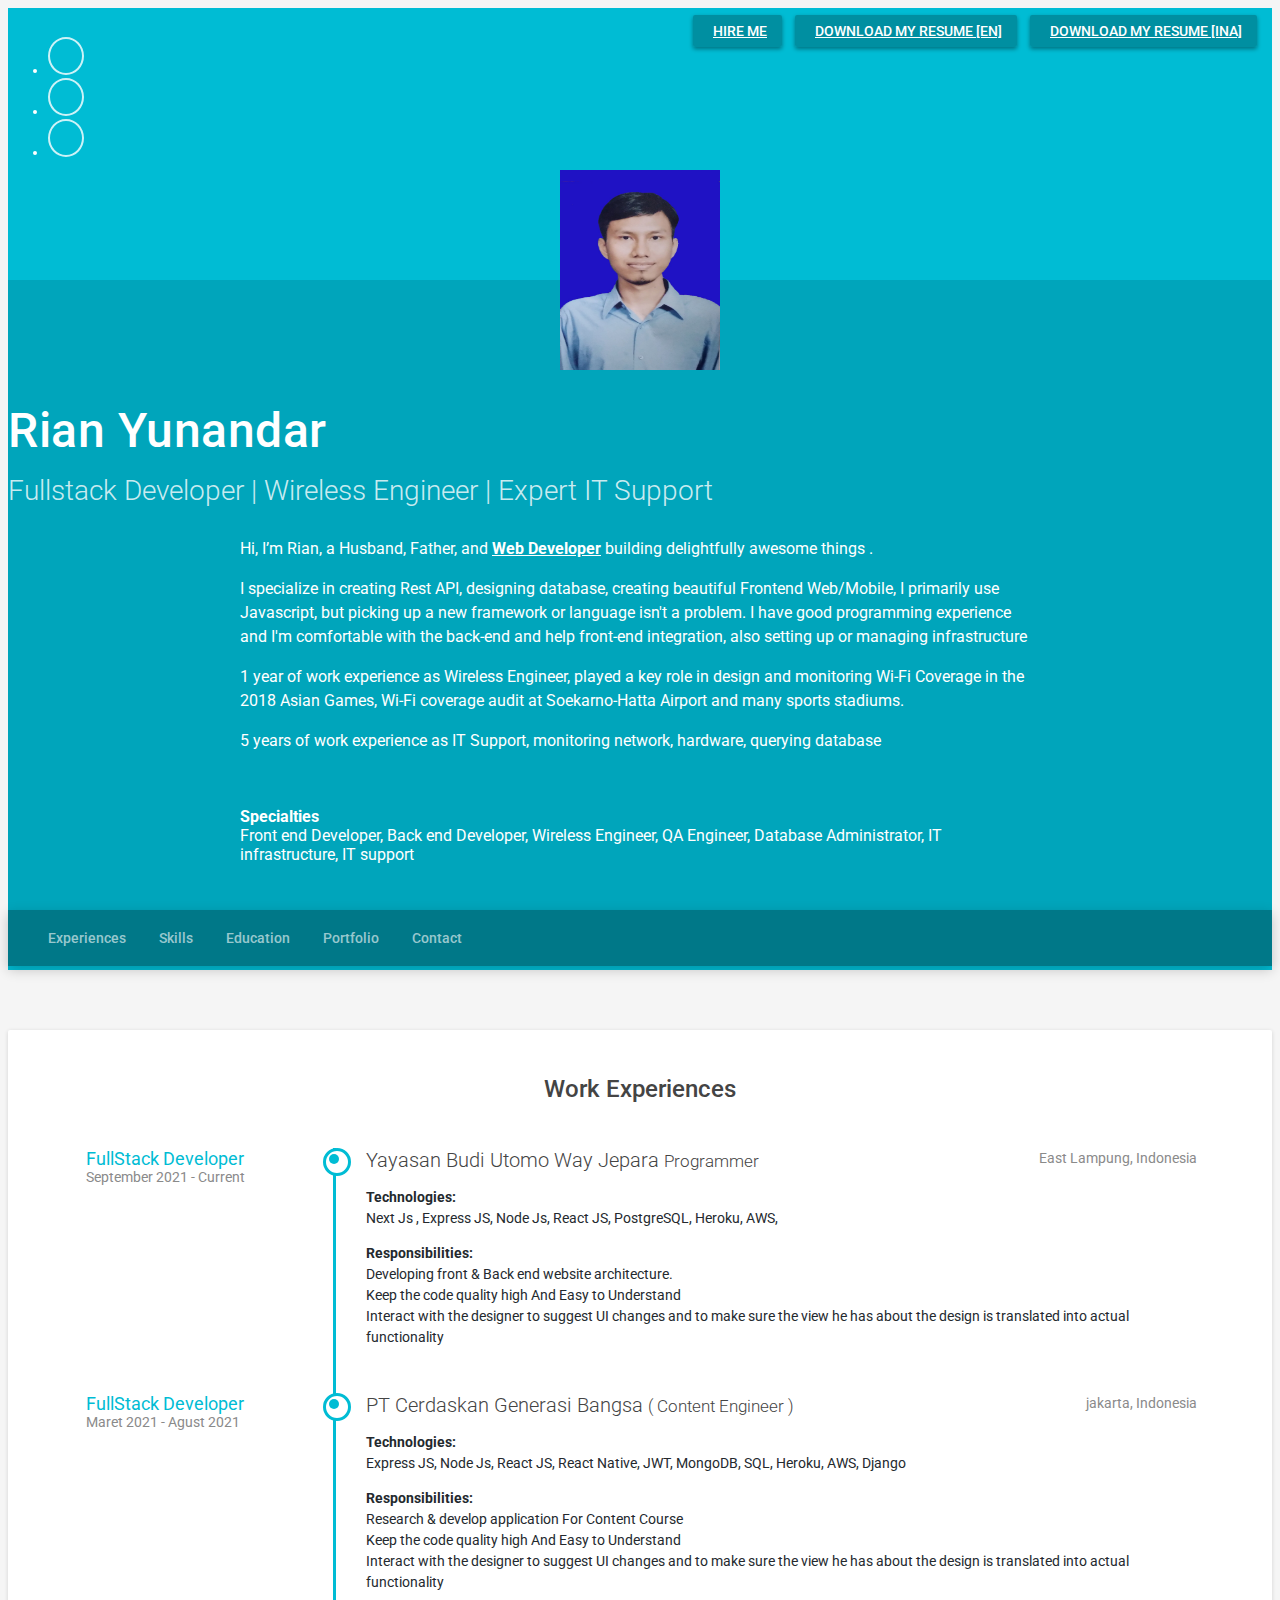
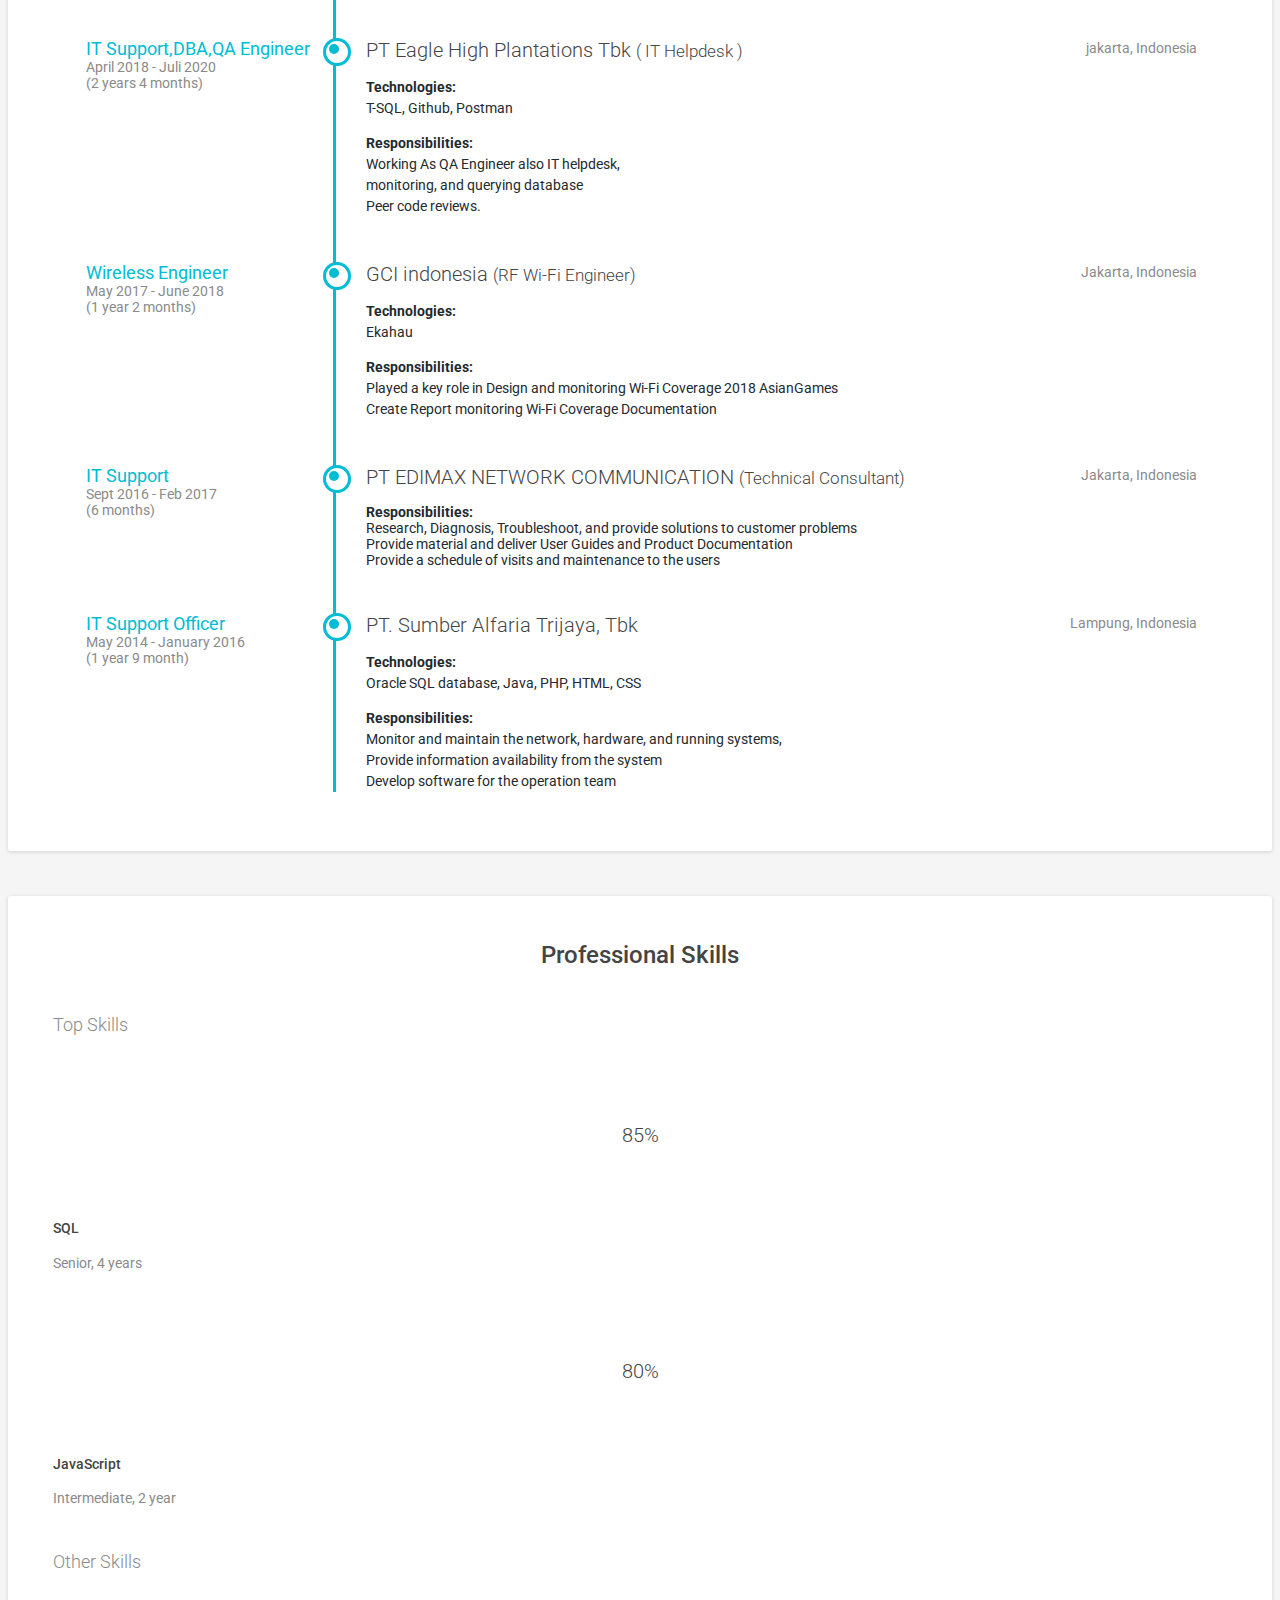
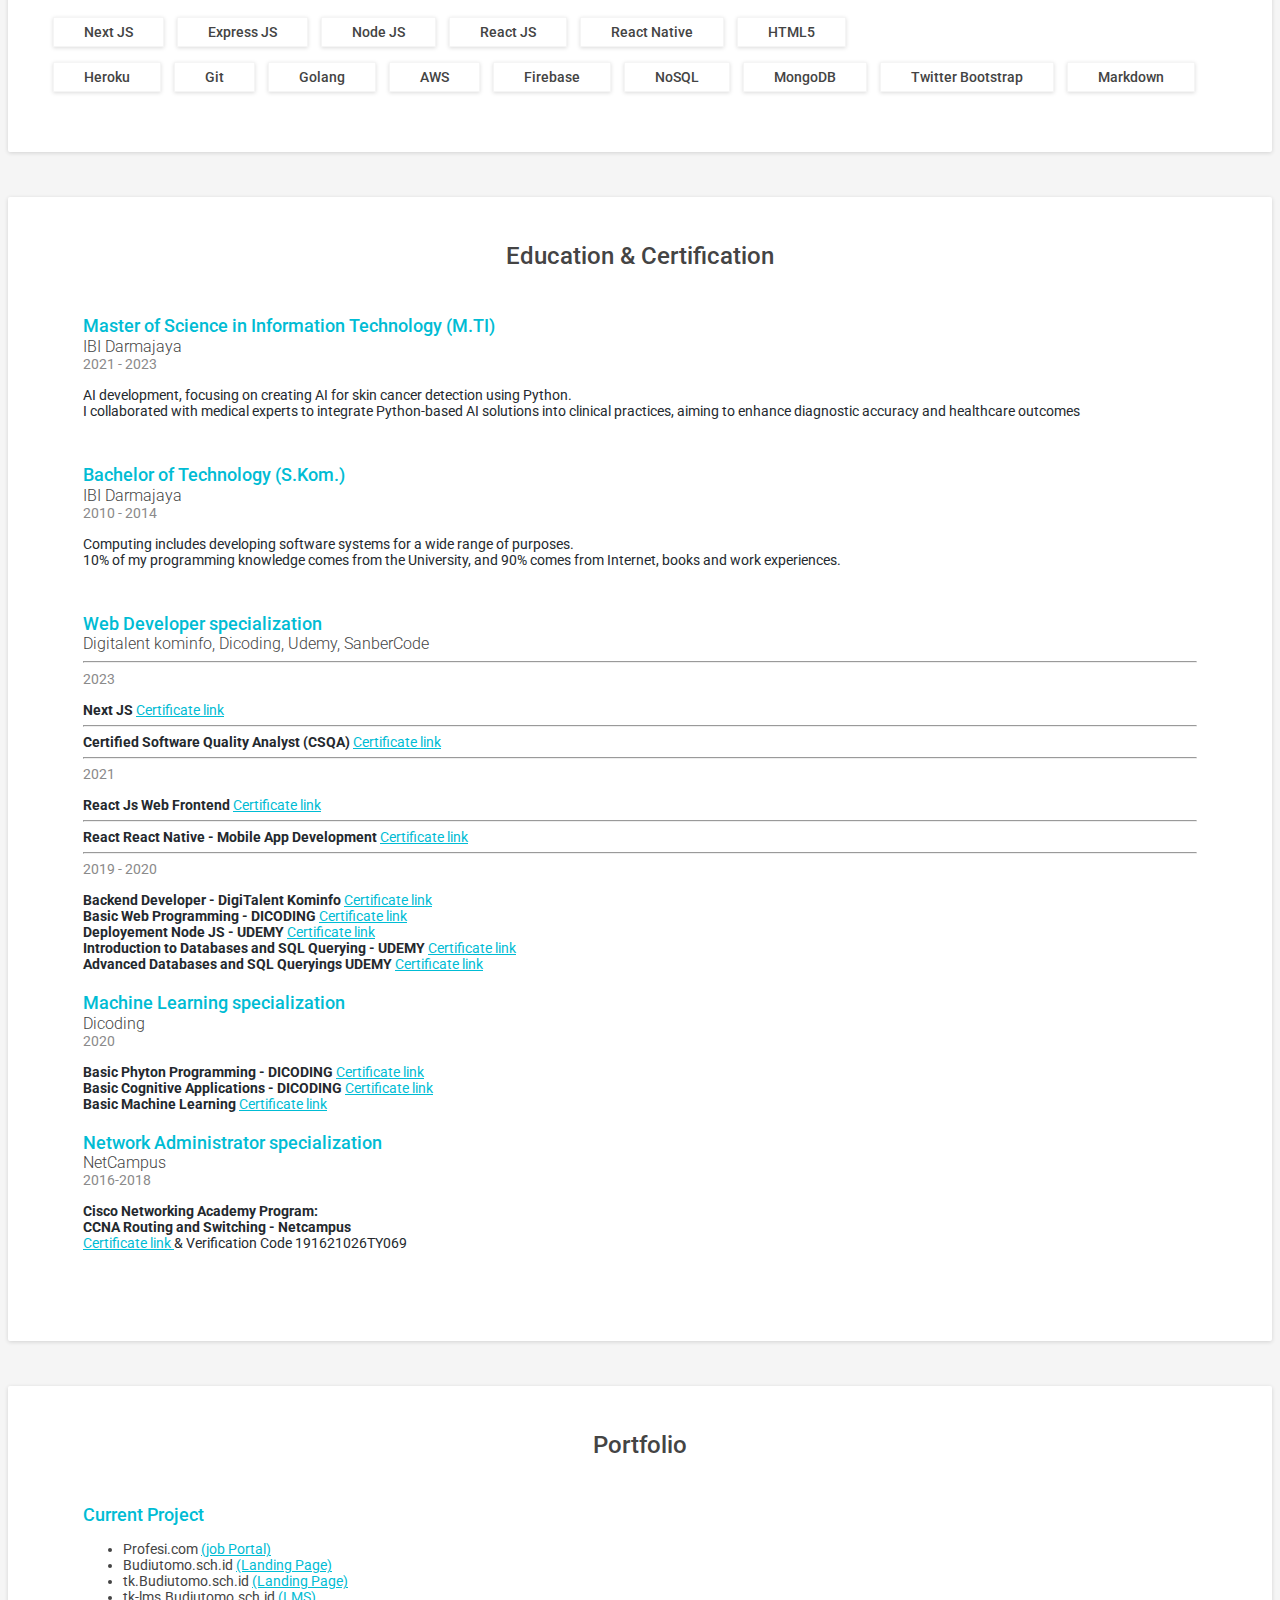
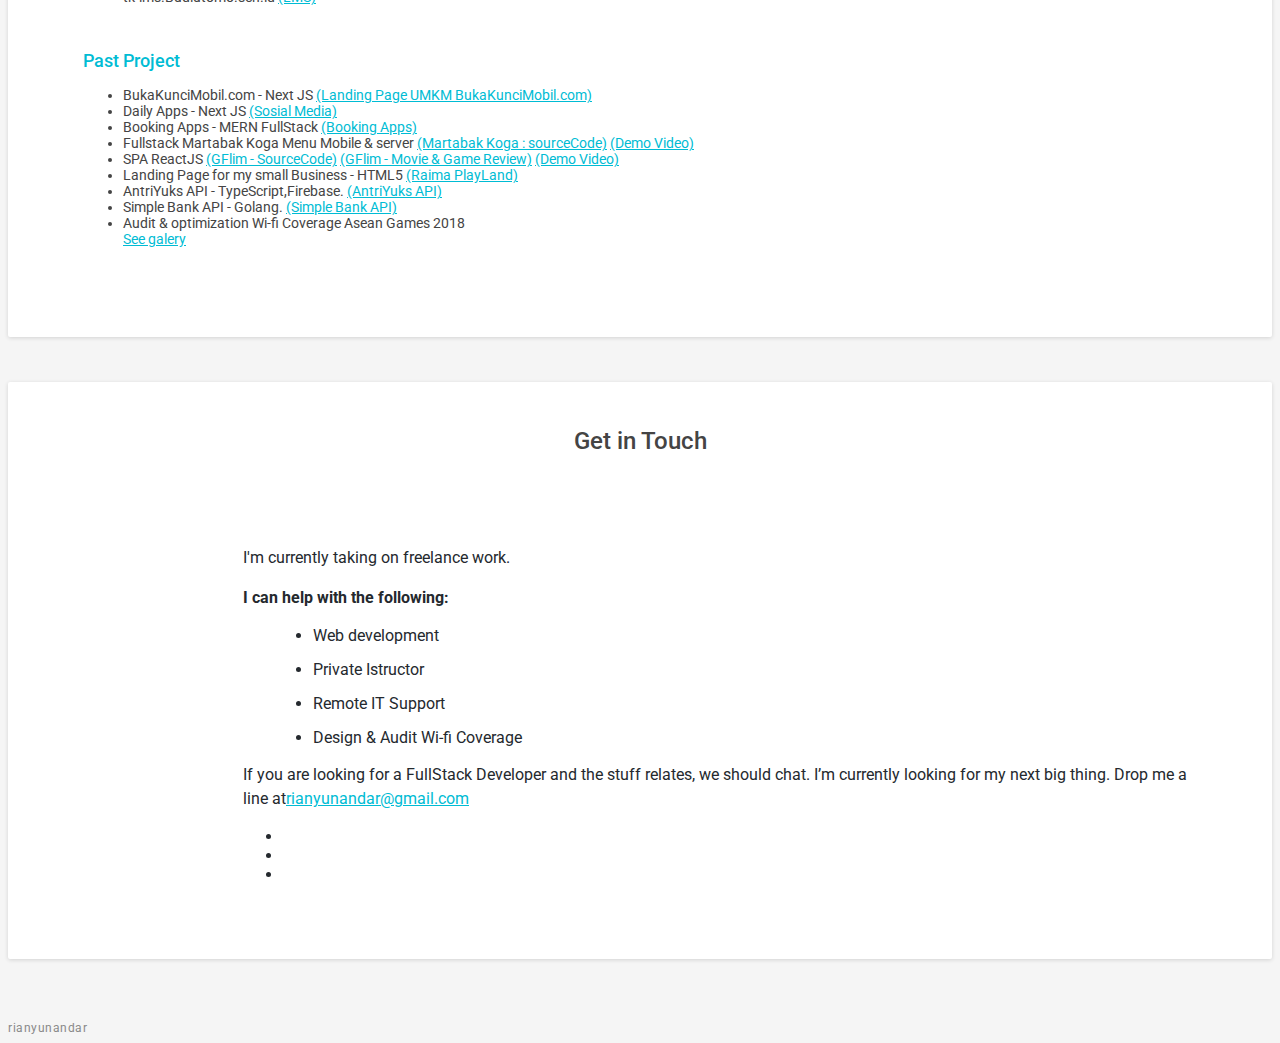
==== commit 39b8c0ba: "update photo" ====
--- a/index.html
+++ b/index.html
@@ -35,7 +35,7 @@
 
     <!-- Open Graph data -->
     <meta property="og:title" content="Rian Yunandar Portfolio (Backend Developer | Expert IT Support)" />
-    <meta property="og:image" content="images/PP.png" />
+    <meta property="og:image" content="images/PP.jpg" />
     <meta property="og:site_name" content="Rian Yunandar Portfolio" />
     <meta property="og:description" content="The portfolio of the Backend Developer | Expert IT Support." />
     <meta property="og:type" content="website" />
@@ -45,13 +45,13 @@
     <meta name="twitter:card" content="summary">
     <meta name="twitter:title" content="Rian Yunandar Portfolio (Backend Developer | Expert IT Support)">
     <meta name="twitter:description" content="The portfolio of the Backend Developer | Expert IT Support.">
-    <meta name="twitter:image" content="images/PP.png" /> <!-- image must be at least 120x120px -->
+    <meta name="twitter:image" content="images/PP.jpg" /> <!-- image must be at least 120x120px -->
 
 
     <!-- Schema.org markup for Google+ -->
     <meta itemprop="name" content="Rian Yunandar Portfolio (Backend Developer | Expert IT Support)" />
     <meta itemprop="description" content="The portfolio of the Backend Developer | Expert IT Support Rian Yunandar." />
-    <meta itemprop="image" content="images/PP.png" />
+    <meta itemprop="image" content="images/PP.jpg" />
 
 
     <link
@@ -102,7 +102,7 @@
 
         <div class="intro">
             <div class="container text-center">
-                <img class="profile-image" src="Public/images/Profile.png" alt="">
+                <img class="profile-image" src="Public/images/Profile.jpg" alt="">
                 <h1 class="name">Rian Yunandar</h1>
                 <div class="title">Fullstack Developer | Wireless Engineer | Expert IT Support</div>
                 <div class="profile">
@@ -677,7 +677,7 @@
         <section id="contact-section" class="contact-section section">
             <h2 class="section-title">Get in Touch</h2>
             <div class="intro">
-                <img class="profile-image" src="Public/images/Profile.png" alt="">
+                <!-- <img class="profile-image" src="Public/images/Profile.jpg" alt=""> -->
                 <div class="dialog">
                     <p>I'm currently taking on freelance work.</p>
                     <p><strong>I can help with the following:</strong></p>
--- a/Public/css/styles.css
+++ b/Public/css/styles.css
@@ -0,0 +1,1094 @@
+/*
+ * Template Name: Sphere - Responsive website template for CV/Resume/Portfolio
+ * Version: 2.0
+ * Author: Xiaoying Riley at 3rd Wave Media
+ * Website: http://themes.3rdwavemedia.com/
+ * Twitter: @3rdwave_themes
+*/
+/* ======= Base ======= */
+body {
+    font-family: 'Roboto', sans-serif;
+    color: #24292e;
+    background: #f5f5f5;
+    font-size: 14px;
+    -webkit-font-smoothing: antialiased;
+    -moz-osx-font-smoothing: grayscale;
+    color: #444;
+    overflow-x: hidden;
+    position: relative;
+}
+
+h1,
+h2,
+h3,
+h4,
+h5,
+h6 {
+    font-weight: 500;
+}
+
+a {
+    color: #00BCD4;
+    -webkit-transition: all 0.4s ease-in-out;
+    -moz-transition: all 0.4s ease-in-out;
+    -ms-transition: all 0.4s ease-in-out;
+    -o-transition: all 0.4s ease-in-out;
+}
+
+a:hover {
+    text-decoration: underline;
+    color: #007888;
+}
+
+a:focus {
+    text-decoration: none;
+}
+
+p {
+    line-height: 1.5;
+}
+
+.btn,
+a.btn {
+    background: #008fa1;
+    color: #fff;
+    padding: 8px 15px;
+    -webkit-border-radius: 2px;
+    -moz-border-radius: 2px;
+    -ms-border-radius: 2px;
+    -o-border-radius: 2px;
+    border-radius: 2px;
+    -moz-background-clip: padding;
+    -webkit-background-clip: padding-box;
+    background-clip: padding-box;
+    -webkit-box-shadow: 0 2px 4px 0 rgba(0, 0, 0, 0.4);
+    -moz-box-shadow: 0 2px 4px 0 rgba(0, 0, 0, 0.4);
+    box-shadow: 0 2px 4px 0 rgba(0, 0, 0, 0.4);
+    text-transform: uppercase;
+    font-weight: 500;
+    font-size: 14px;
+}
+
+.btn:hover,
+a.btn:hover {
+    color: #fff;
+    background: #00a5bb;
+}
+
+#topcontrol {
+    -webkit-transition: all 0.4s ease-in-out;
+    -moz-transition: all 0.4s ease-in-out;
+    -ms-transition: all 0.4s ease-in-out;
+    -o-transition: all 0.4s ease-in-out;
+    background: #008fa1;
+    color: #fff;
+    text-align: center;
+    display: inline-block;
+    z-index: 30;
+    width: 36px;
+    height: 36px;
+    -webkit-border-radius: 50%;
+    -moz-border-radius: 50%;
+    -ms-border-radius: 50%;
+    -o-border-radius: 50%;
+    border-radius: 50%;
+    -moz-background-clip: padding;
+    -webkit-background-clip: padding-box;
+    background-clip: padding-box;
+    -webkit-box-shadow: 0 6px 10px 0 rgba(0, 0, 0, 0.3);
+    -moz-box-shadow: 0 6px 10px 0 rgba(0, 0, 0, 0.3);
+    box-shadow: 0 6px 10px 0 rgba(0, 0, 0, 0.3);
+}
+
+#topcontrol:hover {
+    background: #007888;
+    color: #fff;
+}
+
+#topcontrol .fa {
+    position: relative;
+    top: 3px;
+    font-size: 25px;
+    font-weight: normal;
+}
+
+.header {
+    background: #00BCD4;
+    color: #fff;
+}
+
+.header a {
+    color: #fff;
+}
+
+.header .top-bar {
+    position: relative;
+    padding-top: 15px;
+    padding-bottom: 120px;
+}
+
+.header .social {
+    margin-bottom: 0;
+}
+
+.header .social a {
+    color: rgba(255, 255, 255, 0.8);
+    display: inline-block;
+    text-align: center;
+    width: 32px;
+    height: 32px;
+    -webkit-border-radius: 50%;
+    -moz-border-radius: 50%;
+    -ms-border-radius: 50%;
+    -o-border-radius: 50%;
+    border-radius: 50%;
+    -moz-background-clip: padding;
+    -webkit-background-clip: padding-box;
+    background-clip: padding-box;
+    padding-top: 2px;
+    font-size: 16px;
+    border: 2px solid rgba(255, 255, 255, 0.8);
+}
+
+.header .social a:hover {
+    color: #fff;
+    border-color: #fff;
+}
+
+.header .actions {
+    position: absolute;
+    right: 15px;
+    top: 15px;
+}
+
+.header .actions .fa {
+    margin-right: 5px;
+}
+
+.header .actions a {
+    margin-right: 10px;
+    color: #fff;
+}
+
+.header .actions a:last-child {
+    margin-right: 0;
+}
+
+.header .profile-image {
+    position: absolute;
+    width: 160px;
+    height: 200px;
+    top: -110px;
+    margin-left: -80px;
+    left: 50%;
+}
+
+.header .name {
+    font-size: 48px;
+    margin-bottom: 15px;
+    letter-spacing: 0.5px;
+}
+
+.header .title {
+    font-size: 28px;
+    font-weight: 300;
+    color: rgba(255, 255, 255, 0.8);
+    margin-bottom: 30px;
+}
+
+.header .intro {
+    background: #00a5bb;
+    padding-top: 90px;
+    padding-bottom: 30px;
+    position: relative;
+    font-size: 16px;
+}
+
+.header .profile {
+    max-width: 800px;
+    margin: 0 auto;
+}
+
+/* Page Nav */
+.page-nav-space-holder {
+    height: 60px;
+    position: relative;
+}
+
+.page-nav-wrapper {
+    background: #007888;
+    padding-top: 20px;
+    padding-bottom: 20px;
+    position: absolute;
+    width: 100%;
+    left: 0;
+    -webkit-box-shadow: 0 4px 12px rgba(0, 0, 0, 0.2);
+    -moz-box-shadow: 0 4px 12px rgba(0, 0, 0, 0.2);
+    box-shadow: 0 4px 12px rgba(0, 0, 0, 0.2);
+}
+
+.page-nav-wrapper.fixed {
+    position: fixed;
+    top: 0;
+    left: 0;
+    width: 100%;
+    z-index: 100;
+    background: #00BCD4;
+}
+
+.page-nav-wrapper a {
+    color: rgba(255, 255, 255, 0.6);
+    text-decoration: none;
+    font-weight: 500;
+}
+
+.page-nav-wrapper .page-nav {
+    margin: 0 auto;
+    display: inline-block;
+}
+
+.page-nav-wrapper .page-nav li {
+    margin-right: 30px;
+    display: inline-block;
+    background: none;
+}
+
+.page-nav-wrapper .page-nav li:hover,
+.page-nav-wrapper .page-nav li:active {
+    background: none;
+}
+
+.page-nav-wrapper .page-nav li a {
+    color: rgba(255, 255, 255, 0.6);
+    padding: inherit;
+}
+
+.page-nav-wrapper .page-nav li a:hover {
+    color: #fff;
+}
+
+.page-nav-wrapper .page-nav li a:hover,
+.page-nav-wrapper .page-nav li a:active,
+.page-nav-wrapper .page-nav li a:focus {
+    background: none;
+}
+
+.page-nav-wrapper .page-nav li a.active {
+    color: #fff;
+    background: none;
+}
+
+.page-nav-wrapper .page-nav li:last-child {
+    margin-right: 0;
+}
+
+.wrapper {
+    padding-top: 60px;
+    padding-bottom: 60px;
+}
+
+.section {
+    -webkit-box-shadow: 0 1px 4px 0 rgba(0, 0, 0, 0.14);
+    -moz-box-shadow: 0 1px 4px 0 rgba(0, 0, 0, 0.14);
+    box-shadow: 0 1px 4px 0 rgba(0, 0, 0, 0.14);
+    padding: 45px;
+    background: #fff;
+    margin-bottom: 45px;
+    -webkit-border-radius: 2px;
+    -moz-border-radius: 2px;
+    -ms-border-radius: 2px;
+    -o-border-radius: 2px;
+    border-radius: 2px;
+    -moz-background-clip: padding;
+    -webkit-background-clip: padding-box;
+    background-clip: padding-box;
+}
+
+.section:last-child {
+    margin-bottom: 0;
+}
+
+.section-title {
+    margin-top: 0;
+    margin-bottom: 45px;
+    font-size: 24px;
+    text-align: center;
+}
+
+.timeline {
+    border-left: 3px solid #00BCD4;
+    border-bottom-right-radius: 2px;
+    border-top-right-radius: 2px;
+    position: relative;
+    padding: 0 30px;
+    margin-left: 280px;
+}
+
+.timeline .item {
+    position: relative;
+    margin-bottom: 45px;
+}
+
+.timeline .item:last-child {
+    margin-bottom: 0;
+}
+
+.timeline .item:before {
+    content: "";
+    position: absolute;
+    left: -43px;
+    top: 0;
+    display: inline-block;
+    width: 22px;
+    height: 22px;
+    -webkit-border-radius: 50%;
+    -moz-border-radius: 50%;
+    -ms-border-radius: 50%;
+    -o-border-radius: 50%;
+    border-radius: 50%;
+    -moz-background-clip: padding;
+    -webkit-background-clip: padding-box;
+    background-clip: padding-box;
+    background: #fff;
+    border: 3px solid #00BCD4;
+}
+
+.timeline .item:after {
+    content: "";
+    position: absolute;
+    left: -37px;
+    top: 6px;
+    display: inline-block;
+    width: 10px;
+    height: 10px;
+    -webkit-border-radius: 50%;
+    -moz-border-radius: 50%;
+    -ms-border-radius: 50%;
+    -o-border-radius: 50%;
+    border-radius: 50%;
+    -moz-background-clip: padding;
+    -webkit-background-clip: padding-box;
+    background-clip: padding-box;
+    background: #00BCD4;
+    z-index: 10;
+}
+
+.timeline .work-place {
+    position: relative;
+}
+
+.timeline .location {
+    position: absolute;
+    right: 0;
+    top: 2px;
+    color: #8a8a8a;
+}
+
+.timeline .location .fa {
+    margin-right: 5px;
+}
+
+.timeline .place {
+    margin-top: 0;
+    margin-bottom: 15px;
+    font-size: 20px;
+    font-weight: 300;
+}
+
+.timeline .job-meta {
+    position: absolute;
+    left: -280px;
+    top: 0;
+}
+
+.timeline .job-meta .title {
+    font-size: 18px;
+    color: #00BCD4;
+}
+
+.timeline .job-meta .time {
+    color: #8a8a8a;
+}
+
+.timeline .job-desc {
+    color: #24292e;
+}
+
+.skills-section .subtitle {
+    font-size: 18px;
+    color: #8a8a8a;
+    margin-top: 0;
+    margin-bottom: 45px;
+    font-weight: 300;
+}
+
+.skills-section .top-skills {
+
+}
+
+.skills-section .top-skills .item {
+    margin-bottom: 45px;
+}
+
+.skills-section .level {
+    color: #8a8a8a;
+    margin-bottom: 15px;
+}
+
+.skills-section .desc {
+    color: #24292e;
+}
+
+.skills-section .skill-tag {
+    -webkit-box-shadow: 0 1px 4px 0 rgba(0, 0, 0, 0.14);
+    -moz-box-shadow: 0 1px 4px 0 rgba(0, 0, 0, 0.14);
+    box-shadow: 0 1px 4px 0 rgba(0, 0, 0, 0.14);
+    padding: 6px 30px;
+    display: inline-block;
+    margin-right: 10px;
+    border: 1px solid #f5f5f5;
+    font-weight: 500;
+    margin-bottom: 15px;
+    font-size: 14px;
+}
+
+.chart-easy-pie {
+    positon: relative;
+}
+
+.chart {
+    width: 110px;
+    height: 110px;
+    vertical-align: middle;
+    position: relative;
+    margin: 0 auto;
+    text-align: center;
+    font-size: 20px;
+    font-weight: 300;
+    margin-bottom: 30px;
+}
+
+.chart span {
+    line-height: 110px;
+}
+
+.chart canvas {
+    position: absolute;
+    left: 0;
+    top: 0;
+}
+
+.testimonials-section .testimonials-carousel {
+    max-width: 800px;
+    margin: 0 auto;
+}
+
+.testimonials-section .item {
+    padding-left: 60px;
+    margin-bottom: 45px;
+}
+
+.testimonials-section .quote {
+    border-left: none;
+    padding: 0;
+    font-size: 22px;
+    color: #24292e;
+    font-weight: 300;
+    position: relative;
+}
+
+.testimonials-section .source .name {
+    font-size: 16px;
+}
+
+.testimonials-section .source .position {
+    color: #8a8a8a;
+}
+
+.testimonials-section .fa-quote-left {
+    position: absolute;
+    left: -60px;
+    top: 0;
+    width: 36px;
+    height: 36px;
+    display: inline-block;
+    background: #00BCD4;
+    color: #fff;
+    -webkit-border-radius: 50%;
+    -moz-border-radius: 50%;
+    -ms-border-radius: 50%;
+    -o-border-radius: 50%;
+    border-radius: 50%;
+    -moz-background-clip: padding;
+    -webkit-background-clip: padding-box;
+    background-clip: padding-box;
+    text-align: center;
+    padding-top: 10px;
+    font-size: 16px;
+}
+
+.testimonials-section .carousel-indicators {
+    bottom: 0;
+    margin-bottom: 0;
+}
+
+.testimonials-section .carousel-indicators li {
+    background-color: #bdbdbd;
+    border: none;
+    width: 10px;
+    height: 10px;
+    margin: 0;
+    margin-right: 8px;
+    -webkit-border-radius: 50%;
+    -moz-border-radius: 50%;
+    -ms-border-radius: 50%;
+    -o-border-radius: 50%;
+    border-radius: 50%;
+    -moz-background-clip: padding;
+    -webkit-background-clip: padding-box;
+    background-clip: padding-box;
+    cursor: pointer;
+}
+
+.testimonials-section .carousel-indicators li.active {
+    background-color: #00BCD4;
+    width: 10px;
+    height: 10px;
+    margin: 0;
+    margin-right: 8px;
+}
+
+/**
+Portfolio Section
+*/
+
+.portfolio-section .filters {
+    list-style: none;
+    margin: 0 auto;
+    margin-bottom: 30px;
+    text-align: center;
+    border-bottom: 1px solid #e8e8e8;
+}
+
+.portfolio-section .filters .type {
+    margin-right: 30px;
+    list-style: none;
+    display: inline-block;
+    padding: 8px 15px;
+    color: #8a8a8a;
+    cursor: pointer;
+    font-size: 14px;
+    text-transform: uppercase;
+    font-weight: 500;
+}
+
+.portfolio-section .filters .type:last-child {
+    margin-right: 0;
+}
+
+.portfolio-section .filters .type.active {
+    color: #00BCD4;
+    border-bottom: 2px solid #00BCD4;
+}
+
+.portfolio-section .item {
+    margin-bottom: 30px;
+}
+
+.portfolio-section .item .figure {
+    margin-bottom: 0;
+}
+
+.portfolio-section .item-inner {
+    -webkit-border-radius: 2px;
+    -moz-border-radius: 2px;
+    -ms-border-radius: 2px;
+    -o-border-radius: 2px;
+    border-radius: 2px;
+    -moz-background-clip: padding;
+    -webkit-background-clip: padding-box;
+    background-clip: padding-box;
+    position: relative;
+    -webkit-box-shadow: 0 1px 4px 0 rgba(0, 0, 0, 0.14);
+    -moz-box-shadow: 0 1px 4px 0 rgba(0, 0, 0, 0.14);
+    box-shadow: 0 1px 4px 0 rgba(0, 0, 0, 0.14);
+}
+
+.portfolio-section .item-inner .content {
+    padding: 30px;
+    position: relative;
+}
+
+.portfolio-section .item-inner .content .sub-title {
+    font-size: 18px;
+    font-weight: 600;
+    margin-top: 0;
+    margin-bottom: 6px;
+    color: #000000;
+}
+
+.portfolio-section .item-inner .content .meta {
+    color: #24292e;
+    font-size: 14px;
+    margin-bottom: 10px;
+}
+
+.portfolio-section .item-inner .content .action {
+    font-size: 14px;
+    margin-bottom: 3px;
+    color: #24292e;
+}
+
+.portfolio-section .item-inner .content .action span {
+    font-weight: 600;
+    color: #00BCD4;
+}
+
+/**
+portfolio section end here
+*/
+
+/**
+Contact section start here
+*/
+.contact-section .intro {
+    position: relative;
+    padding: 30px;
+    padding-left: 190px;
+    font-size: 16px;
+    color: #24292e;
+}
+
+.contact-section .intro .profile-image {
+    width: 120px;
+    height: 120px;
+    position: absolute;
+    left: 30px;
+}
+
+.contact-section .intro p {
+    margin-bottom: 15px;
+}
+
+.contact-section .service-list {
+    margin-left: 30px;
+    margin-bottom: 15px;
+}
+
+.contact-section .service-list li {
+    margin-bottom: 15px;
+}
+
+.contact-section .service-list .fa {
+    color: #00BCD4;
+}
+
+.contact-section .social {
+    margin-bottom: 0;
+}
+
+.contact-section .social li {
+    margin-right: 10px;
+}
+
+.contact-section .social li:last-child {
+    margin-right: 0;
+}
+
+.contact-section .social a {
+    display: inline-block;
+    text-align: center;
+    font-size: 24px;
+    color: #8a8a8a;
+}
+
+.contact-section .social a:hover {
+    color: #00BCD4;
+}
+
+.footer .container {
+    /*padding: 30px;*/
+    color: #8a8a8a;
+    letter-spacing: 0.5px;
+}
+
+.footer .container a {
+    color: #8a8a8a;
+}
+
+/* Extra small devices (phones, less than 768px) */
+@media (max-width: 767px) {
+    .header .social {
+        margin: 0 auto;
+        text-align: center;
+    }
+
+    .header .actions {
+        position: static;
+        margin: 0 auto;
+        margin-bottom: 30px;
+        text-align: center;
+    }
+
+    .header .actions .btn {
+        margin-bottom: 15px;
+        font-size: 12px;
+        display: inline-block;
+        width: 100%;
+    }
+
+    .header .actions .btn:last-child {
+        margin-bottom: 0;
+    }
+
+    .header .name {
+        font-size: 36px;
+    }
+
+    .header .title {
+        font-size: 22px;
+    }
+
+    .header .contact-info li {
+        margin-right: 0;
+        margin-bottom: 15px;
+        font-size: 14px;
+        width: 100%;
+        display: inline-block;
+    }
+
+    .header .contact-info li:last-child {
+        margin-bottom: 0;
+    }
+
+    .section {
+        padding: 30px;
+    }
+
+    .section-title {
+        font-size: 20px;
+    }
+
+    .timeline {
+        margin-left: 0;
+        padding-right: 0;
+    }
+
+    .timeline .place {
+        margin-bottom: 5px;
+    }
+
+    .timeline .job-meta {
+        position: static;
+        margin-bottom: 15px;
+    }
+
+    .book-section .item {
+        padding: 0;
+    }
+
+    .portfolio-section .filters .type {
+        font-size: 12px;
+        margin-right: 5px;
+        padding: 8px 5px;
+    }
+
+    .portfolio-section .item-inner .content {
+        padding: 15px;
+    }
+
+    .portfolio-section .item-inner .content .sub-title {
+        font-size: 14px;
+        max-width: 120px;
+        overflow: hidden;
+        text-overflow: ellipsis;
+        white-space: nowrap;
+    }
+
+    .portfolio-section .item-inner .content .meta {
+        margin-bottom: 30px;
+        max-width: 120px;
+        overflow: hidden;
+        text-overflow: ellipsis;
+        white-space: nowrap;
+    }
+
+    .portfolio-section .item-inner .content .action {
+        position: static;
+        font-size: 12px;
+    }
+
+    .contact-section .intro {
+        padding: 0;
+        text-align: center;
+    }
+
+    .contact-section .intro .profile-image {
+        position: static;
+        margin: 0 auto;
+        margin-bottom: 30px;
+        text-align: center;
+    }
+
+    .contact-section .service-list {
+        margin-left: 0;
+    }
+
+    .contact-section .social {
+        margin: 0 auto;
+    }
+}
+
+/* Small devices (tablets, 768px and up) */
+/* Medium devices (desktops, 992px and up) */
+/* Large devices (large desktops, 1200px and up) */
+/* X-Large devices (large desktops, 1400px and up) */
+/* ======= Configure Style (Remove in production) ======= */
+.config-trigger {
+    position: absolute;
+    top: 30px;
+    left: -36px;
+    width: 36px;
+    height: 36px;
+    background: #222;
+    color: #fff;
+    text-align: center;
+    -webkit-border-top-right-radius: 0;
+    -webkit-border-bottom-right-radius: 0;
+    -webkit-border-bottom-left-radius: 4px;
+    -webkit-border-top-left-radius: 4px;
+    -moz-border-radius-topright: 0;
+    -moz-border-radius-bottomright: 0;
+    -moz-border-radius-bottomleft: 4px;
+    -moz-border-radius-topleft: 4px;
+    border-top-right-radius: 0;
+    border-bottom-right-radius: 0;
+    border-bottom-left-radius: 4px;
+    border-top-left-radius: 4px;
+    -moz-background-clip: padding;
+    -webkit-background-clip: padding-box;
+    background-clip: padding-box;
+    text-decoration: none;
+}
+
+.config-trigger:hover {
+    background: #000;
+    text-decoration: none;
+}
+
+.config-trigger:hover .fa {
+    color: #fff;
+}
+
+.config-trigger .fa {
+    font-size: 22px;
+    padding-top: 7px;
+    display: block;
+    color: rgba(255, 255, 255, 0.8);
+}
+
+.config-panel {
+    position: absolute;
+    top: 160px;
+    right: -190px;
+    z-index: 30;
+    width: 190px;
+}
+
+.config-panel .panel-inner {
+    position: relative;
+    background: #222;
+    color: #fff;
+    padding: 15px;
+    -webkit-border-top-right-radius: 0;
+    -webkit-border-bottom-right-radius: 0;
+    -webkit-border-bottom-left-radius: 4px;
+    -webkit-border-top-left-radius: 4px;
+    -moz-border-radius-topright: 0;
+    -moz-border-radius-bottomright: 0;
+    -moz-border-radius-bottomleft: 4px;
+    -moz-border-radius-topleft: 4px;
+    border-top-right-radius: 0;
+    border-bottom-right-radius: 0;
+    border-bottom-left-radius: 4px;
+    border-top-left-radius: 4px;
+    -moz-background-clip: padding;
+    -webkit-background-clip: padding-box;
+    background-clip: padding-box;
+}
+
+.config-panel .panel-title {
+    font-weight: 600;
+    margin-bottom: 15px;
+    font-size: 14px;
+    text-transform: uppercase;
+}
+
+.config-panel label {
+    color: #fff;
+}
+
+.config-panel #color-options {
+    margin-bottom: 0px;
+}
+
+.config-panel #color-options li a {
+    display: block;
+    width: 28px;
+    height: 20px;
+    border: 2px solid transparent;
+    margin-bottom: 10px;
+}
+
+.config-panel #color-options li a:hover {
+    -webkit-opacity: 0.9;
+    -moz-opacity: 0.9;
+    opacity: 0.9;
+    border: 2px solid rgba(255, 255, 255, 0.8);
+}
+
+.config-panel #color-options li.active a {
+    border: 2px solid #fff;
+}
+
+.config-panel #color-options li.theme-1 a {
+    background: #00BCD4;
+}
+
+.config-panel #color-options li.theme-2 a {
+    background-color: #03A9F4;
+}
+
+.config-panel #color-options li.theme-3 a {
+    background-color: #009688;
+}
+
+.config-panel #color-options li.theme-4 a {
+    background-color: #4CAF50;
+}
+
+.config-panel #color-options li.theme-5 a {
+    background-color: #8BC34A;
+}
+
+.config-panel #color-options li.theme-6 a {
+    background-color: #C0CA33;
+}
+
+.config-panel #color-options li.theme-7 a {
+    background-color: #FFC107;
+}
+
+.config-panel #color-options li.theme-8 a {
+    background-color: #FF9800;
+}
+
+.config-panel #color-options li.theme-9 a {
+    background-color: #FF5722;
+}
+
+.config-panel #color-options li.theme-10 a {
+    background-color: #795548;
+}
+
+.config-panel #color-options li.theme-11 a {
+    background-color: #607D8B;
+}
+
+.config-panel #color-options li.theme-12 a {
+    background-color: #673AB7;
+}
+
+.config-panel #color-options li.theme-13 a {
+    background-color: #3F51B5;
+}
+
+.config-panel #color-options li.theme-14 a {
+    background-color: #2196F3;
+}
+
+.config-panel #color-options li.theme-15 a {
+    background-color: #9C27B0;
+}
+
+.config-panel #color-options li.theme-16 a {
+    background-color: #E91E63;
+}
+
+.config-panel .close {
+    position: absolute;
+    right: 5px;
+    top: 5px;
+    color: #fff;
+}
+
+.config-panel .close .fa {
+    color: #fff;
+}
+
+/************ Books section ******/
+.book-section .item {
+    margin-bottom: 45px;
+}
+
+.book-section .item-inner {
+    padding: 0 30px;
+}
+
+.book-section .category {
+    font-size: 18px;
+    color: #00BCD4;
+    margin-top: 0;
+    margin-bottom: 16px;
+}
+
+.book-section .book-category {
+    font-weight: bolder;
+    margin-bottom: 3px;
+    font-size: 16px;
+}
+
+.book-section .b {
+    color: #24292e;
+}
+
+/************ Education section ******/
+.education-section .item {
+    margin-bottom: 45px;
+}
+
+.education-section .item-inner {
+    padding: 0 30px;
+    margin-bottom: 20px;
+}
+
+.education-section .category {
+    font-size: 18px;
+    color: #00BCD4;
+    margin-top: 0;
+    margin-bottom: 16px;
+}
+
+.education-section .title {
+    font-size: 18px;
+    color: #00BCD4;
+    margin-top: 0;
+    margin-bottom: 0;
+    font-weight: 500;
+    line-height: 1.2;
+}
+
+.education-section .sub-title {
+    margin-bottom: 0;
+    font-size: 16px;
+    font-weight: 300;
+}
+
+.education-section .time {
+    color: #8a8a8a;
+    margin-bottom: 15px;
+}
+
+.education-section .desc {
+    color: #24292e;
+}
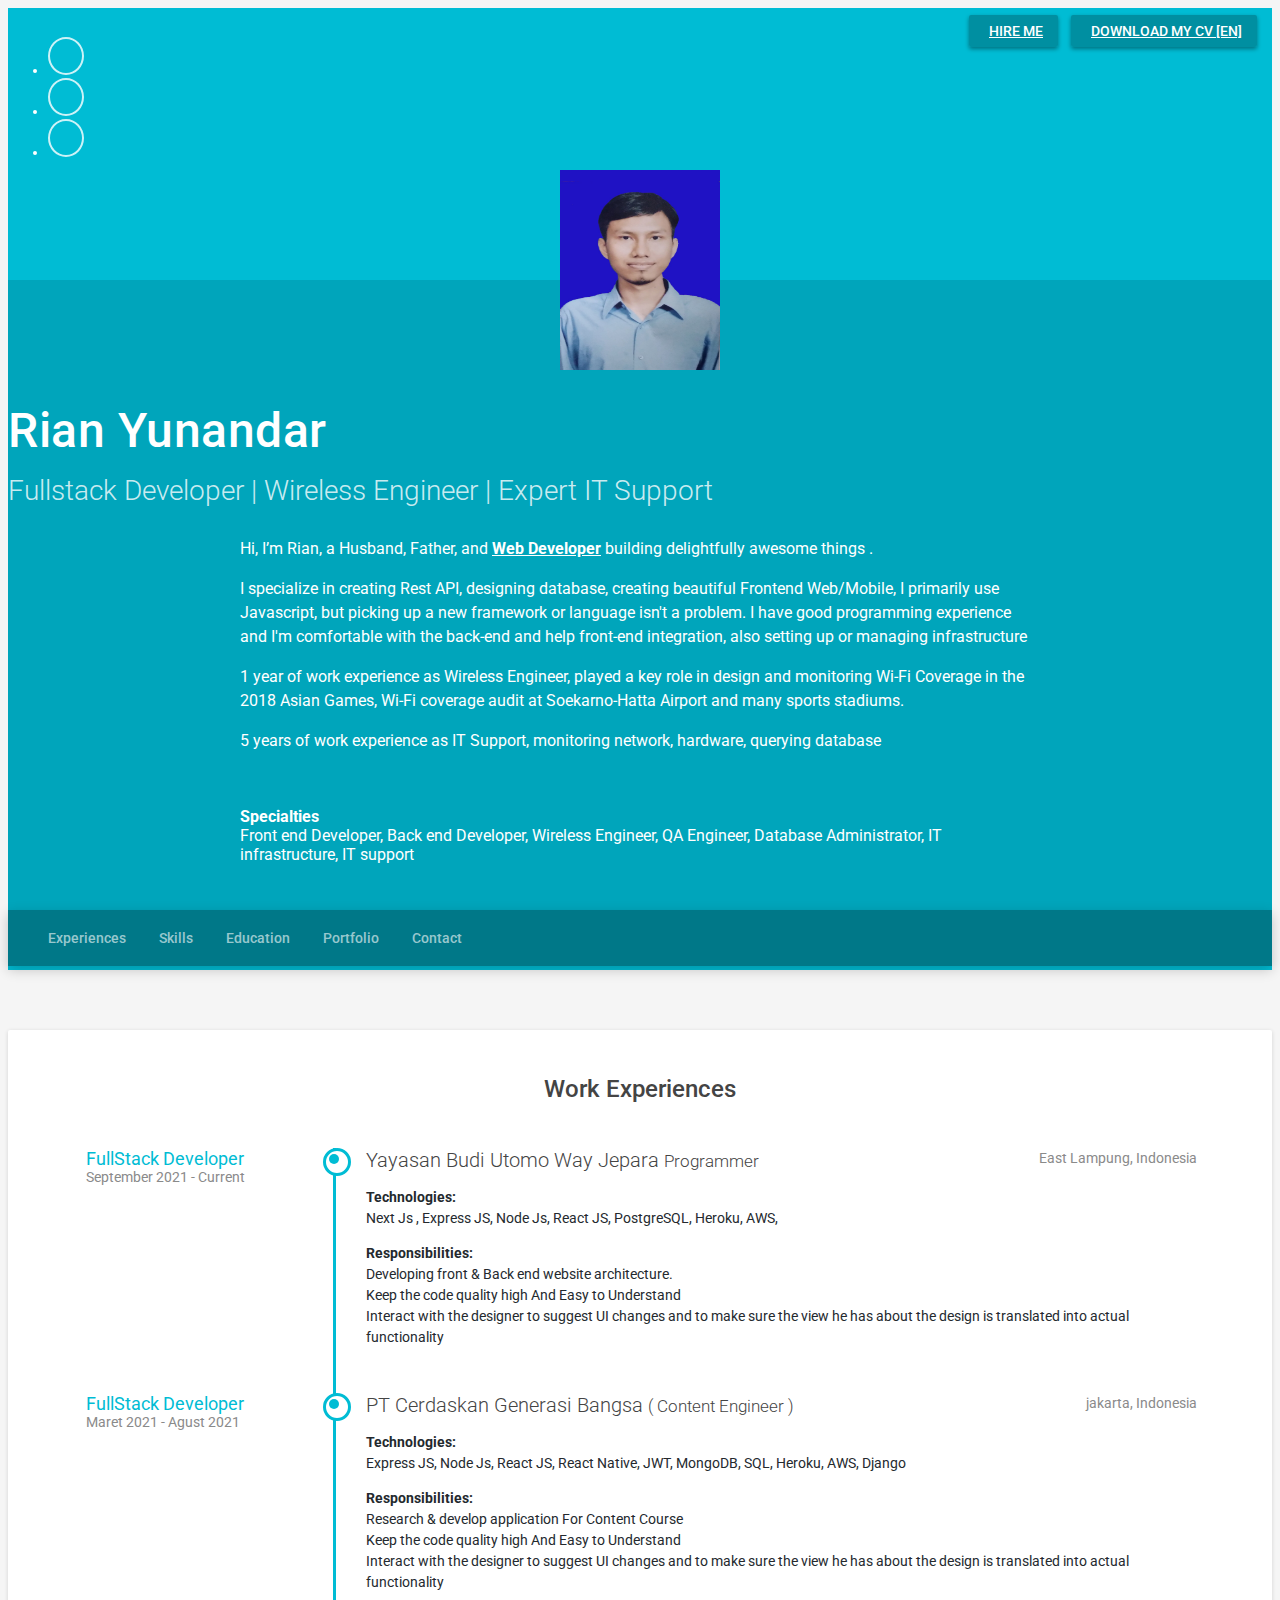
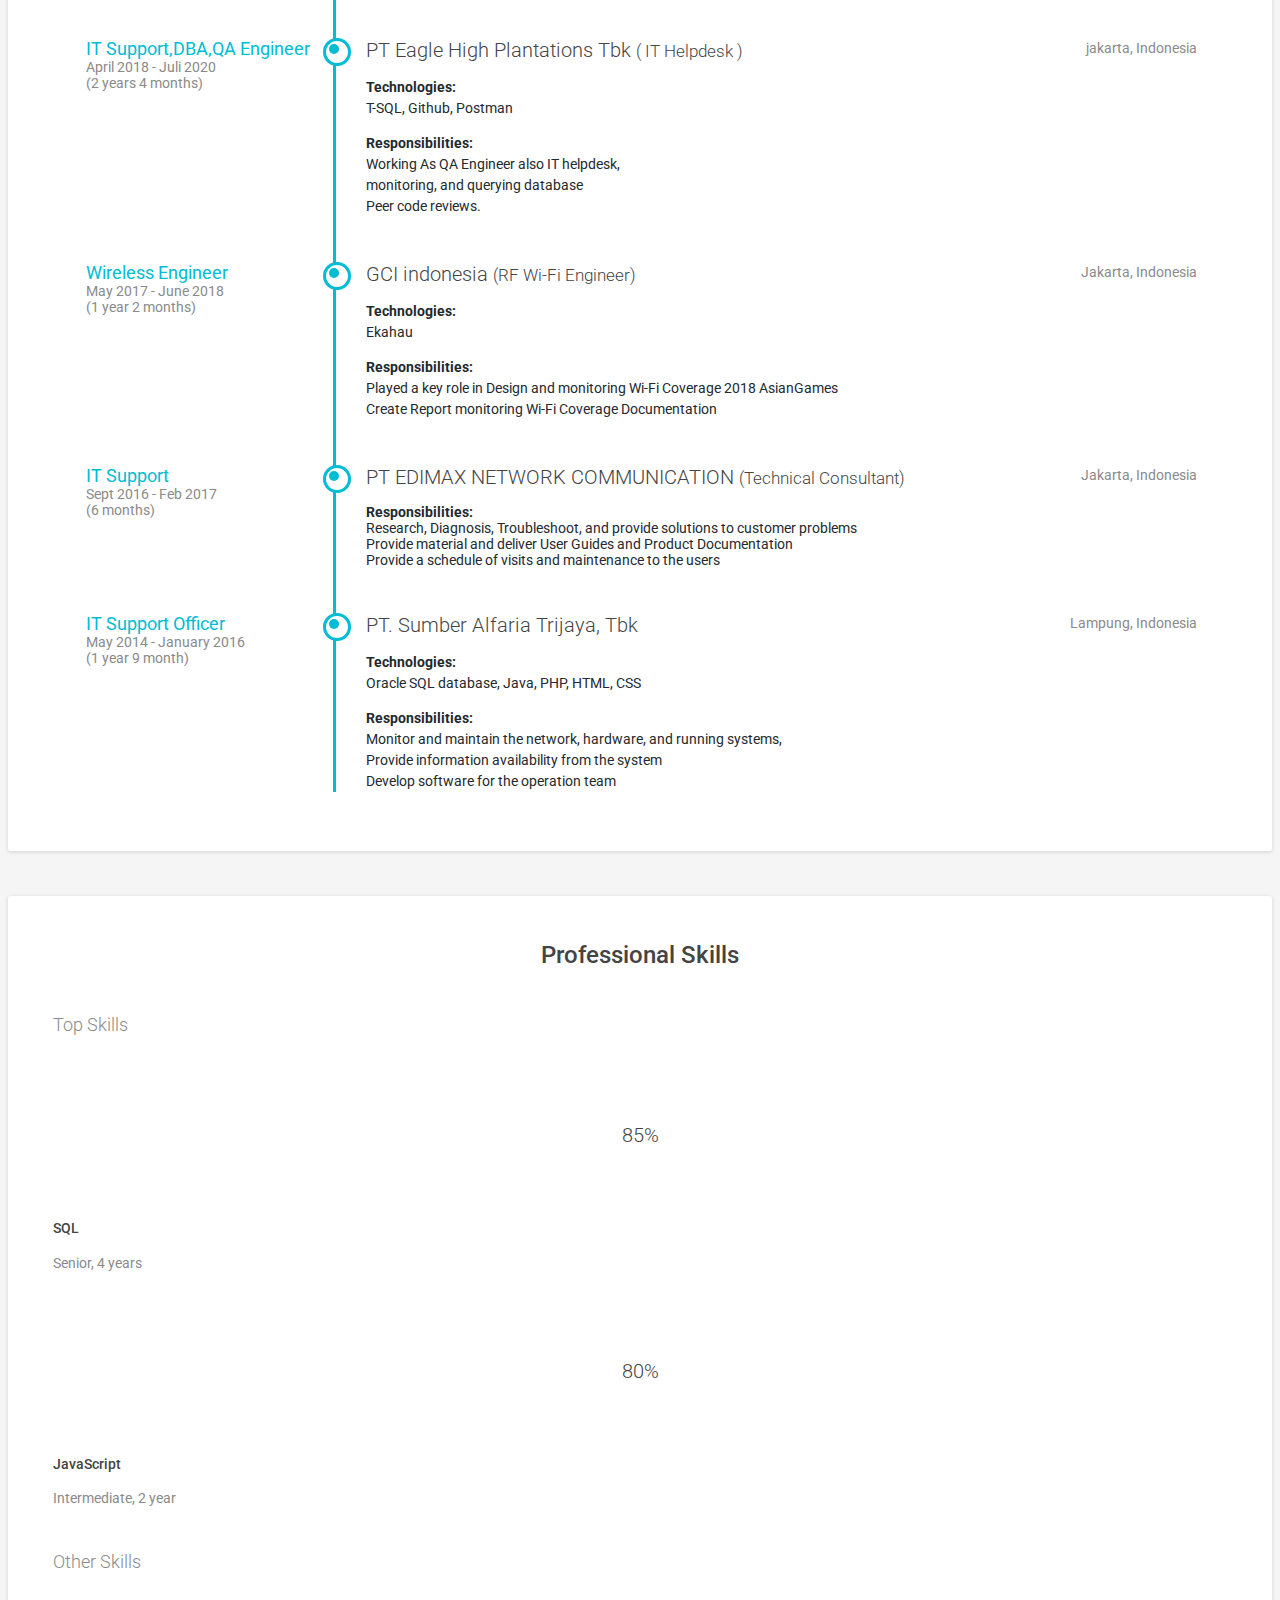
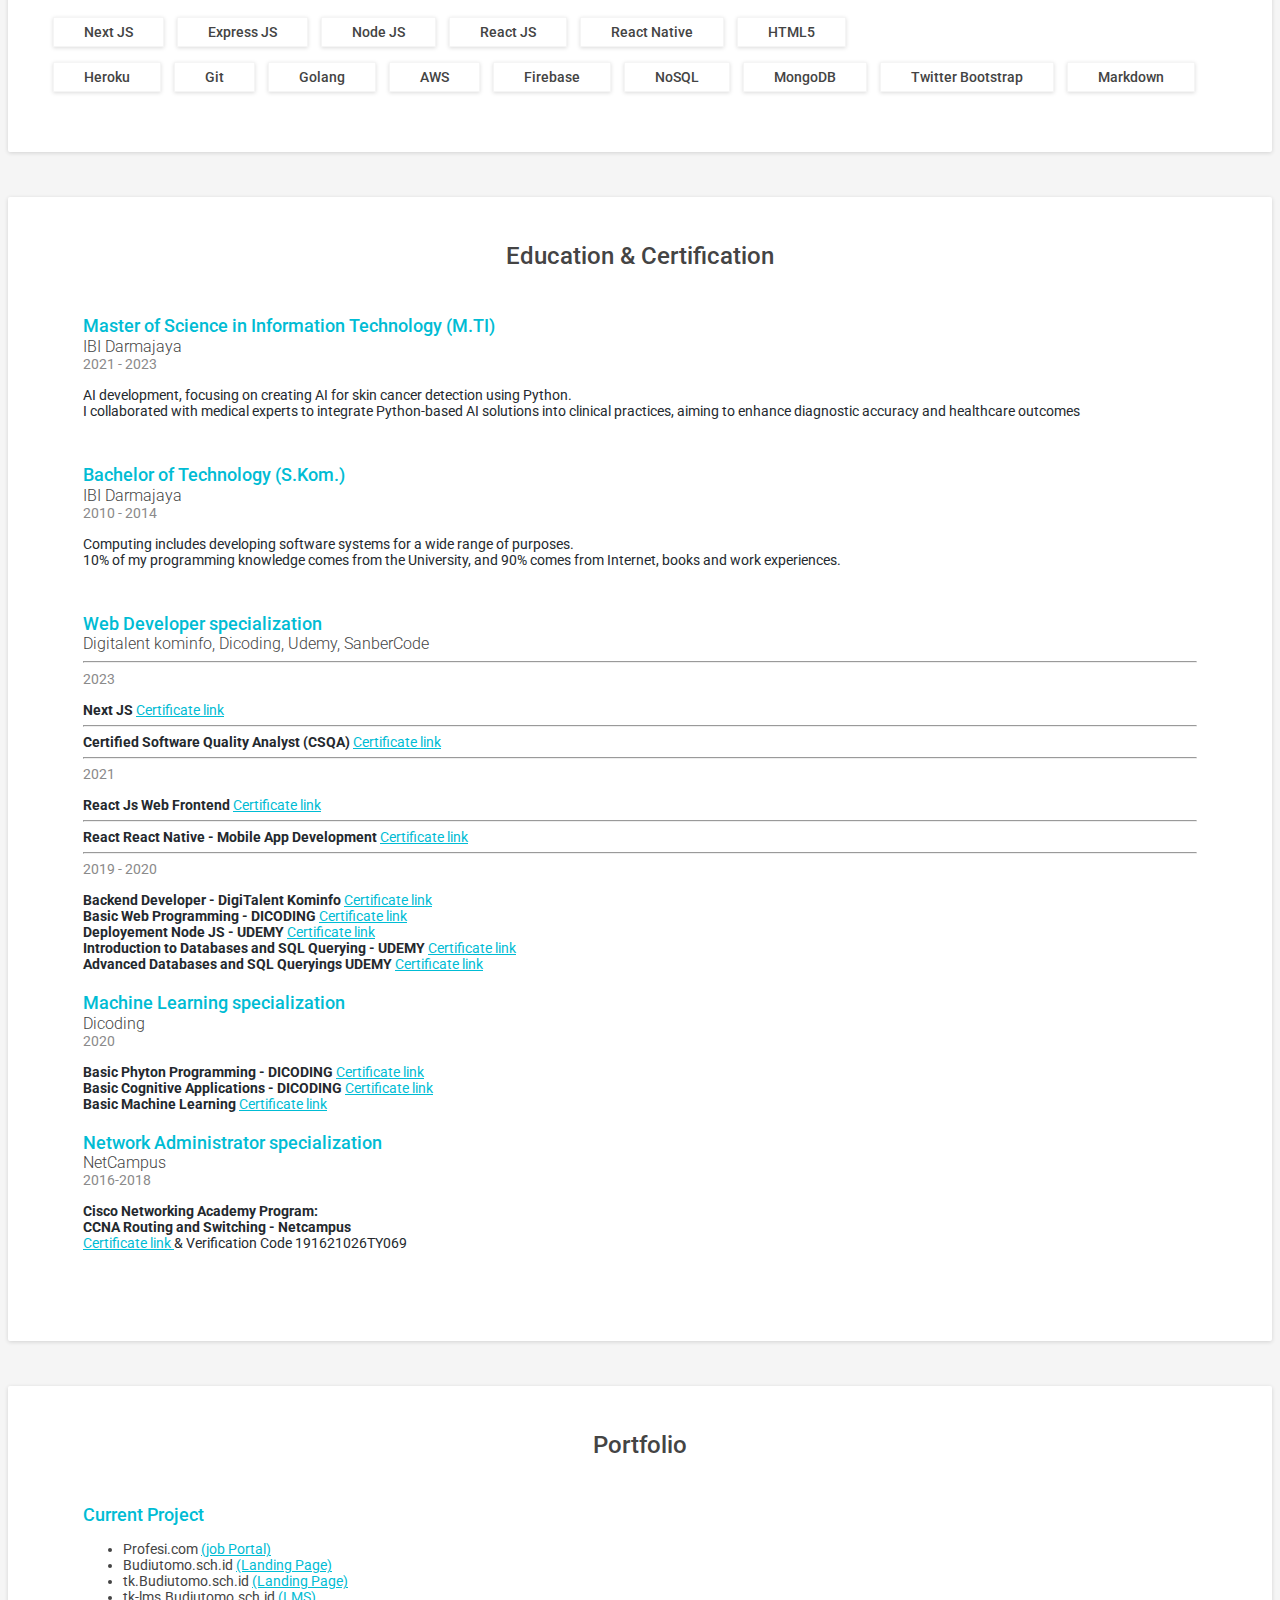
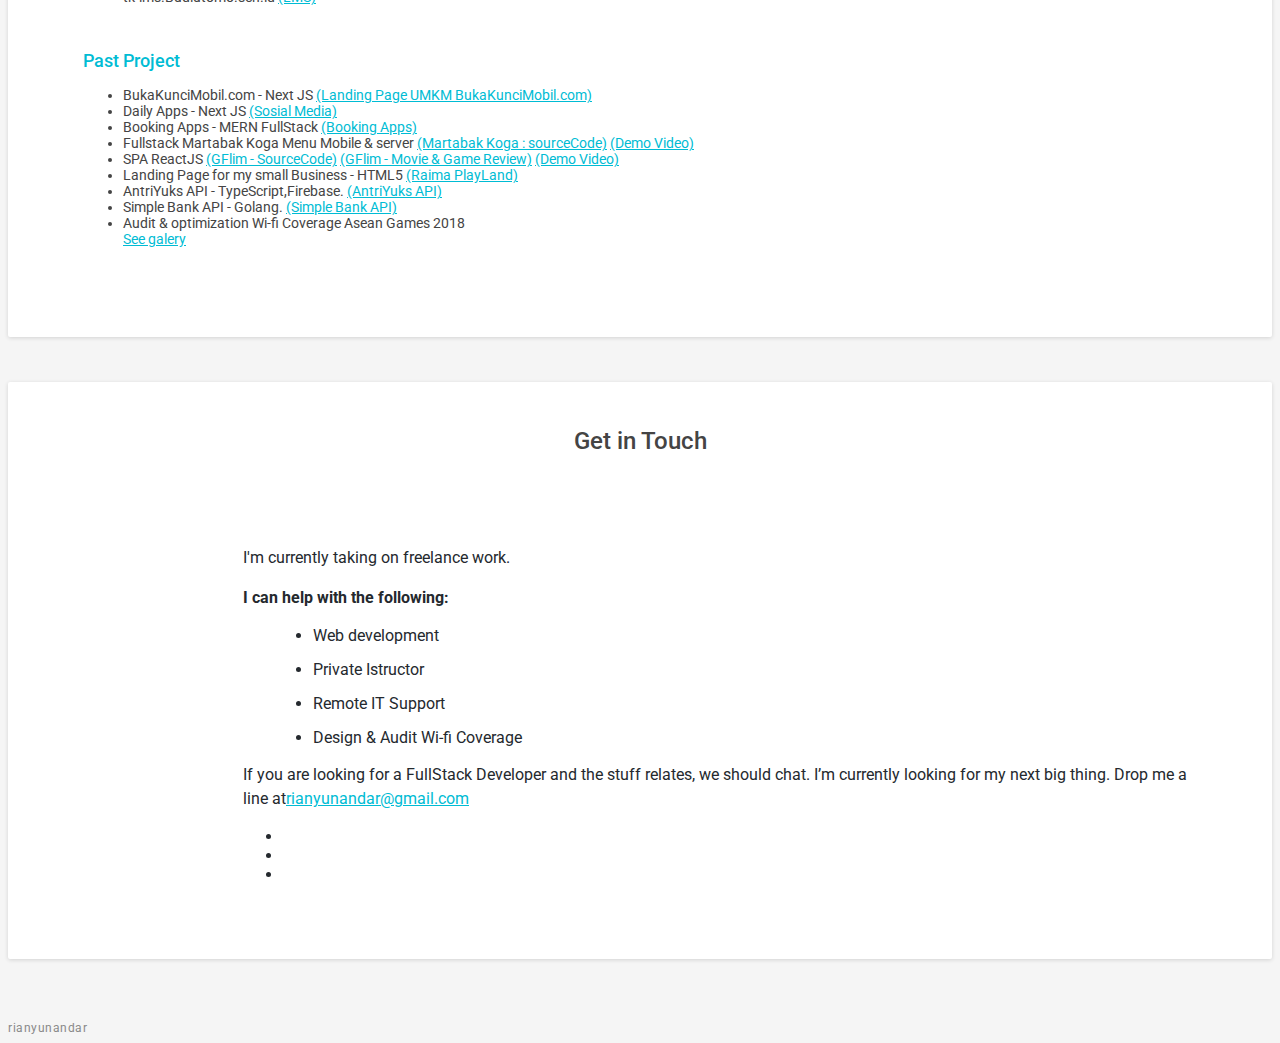
==== commit a1fb4869: "Update CV DownLoad" ====
--- a/index.html
+++ b/index.html
@@ -82,9 +82,8 @@
                         class="fa fa-paper-plane" aria-hidden="true"></i> Hire
                     Me</a>
                 <a class="btn" href="https://github.com/rianyunandar/Home/blob/master/Public/images/RianYunandarResume%20(1).pdf"><i
-                        class="fa fa-download" aria-hidden="true"></i> Download My Resume [EN]</a>
-                  <a class="btn" href="https://github.com/rianyunandar/Home/blob/master/Public/images/RianYunandarResume%20(2).pdf"><i
-                        class="fa fa-download" aria-hidden="true"></i> Download My Resume [INA]</a>
+                        class="fa fa-download" aria-hidden="true"></i> Download My CV [EN]</a>
+                  
             </div>
             <!--//actions-->
             <ul class="social list-inline">
@@ -464,12 +463,12 @@
                         <div class="time">2023</div>
                         <div class="desc">
                             <b>Next JS</b> <a target="_blank"
-                                href="https://sanbercode.com/sertifikat/generate/6f13626a-006c-49ea-8d21-71e8c4cb8021">
+                                href="https://github.com/rianyunandar/Home/blob/master/Public/images/Sertifikat%20Intensif_Next%20JS_rian%20yunandar.pdf">
                                 Certificate link
                             </a>
                             <hr />
                             <b>Certified Software Quality Analyst (CSQA)</b> <a target="_blank"
-                                href="https://sanbercode.com/sertifikat/generate/bb4faa17-0134-4dd6-a190-d8152dc7bc3d">
+                                href="https://github.com/rianyunandar/Home/blob/master/Public/images/Sertifikat_RIAN%20YUNANDAR_Software%20Quality%20Assurance.pdf">
                                 Certificate link
                             </a>
                             <hr />
